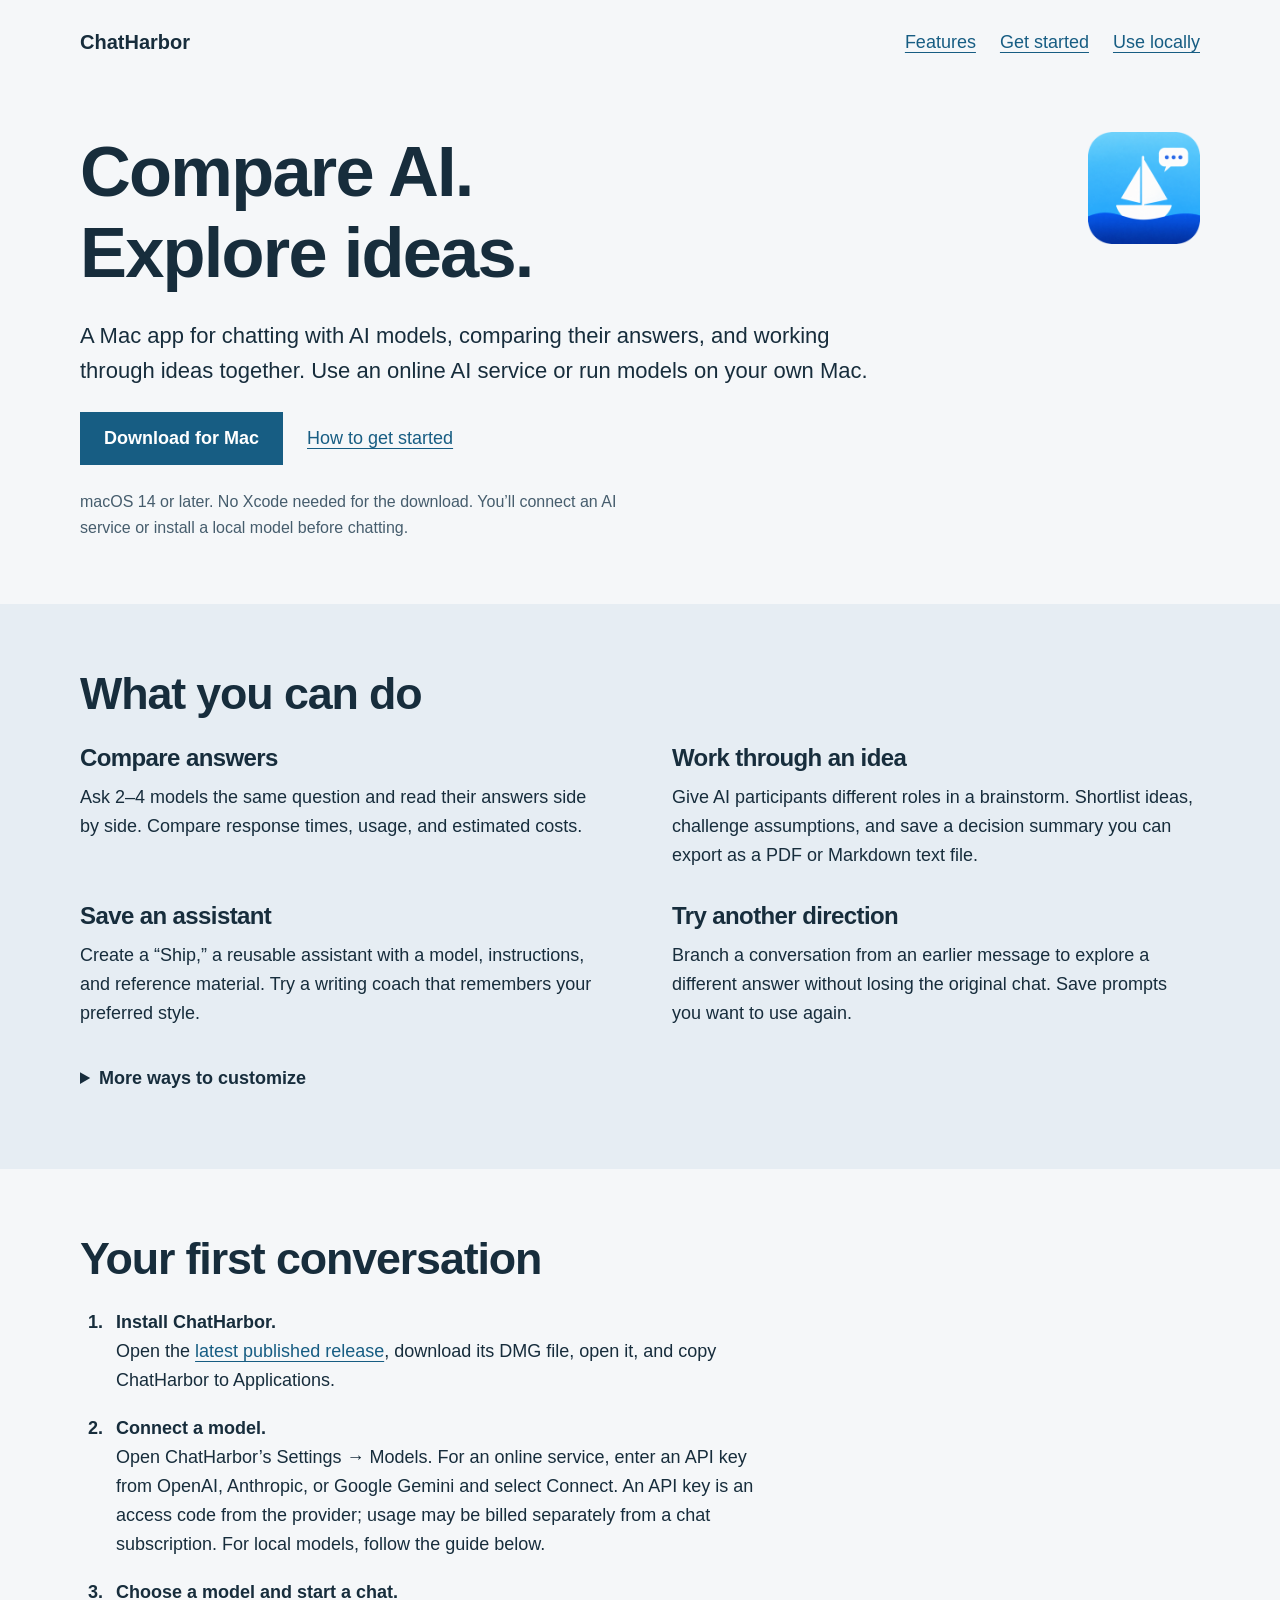
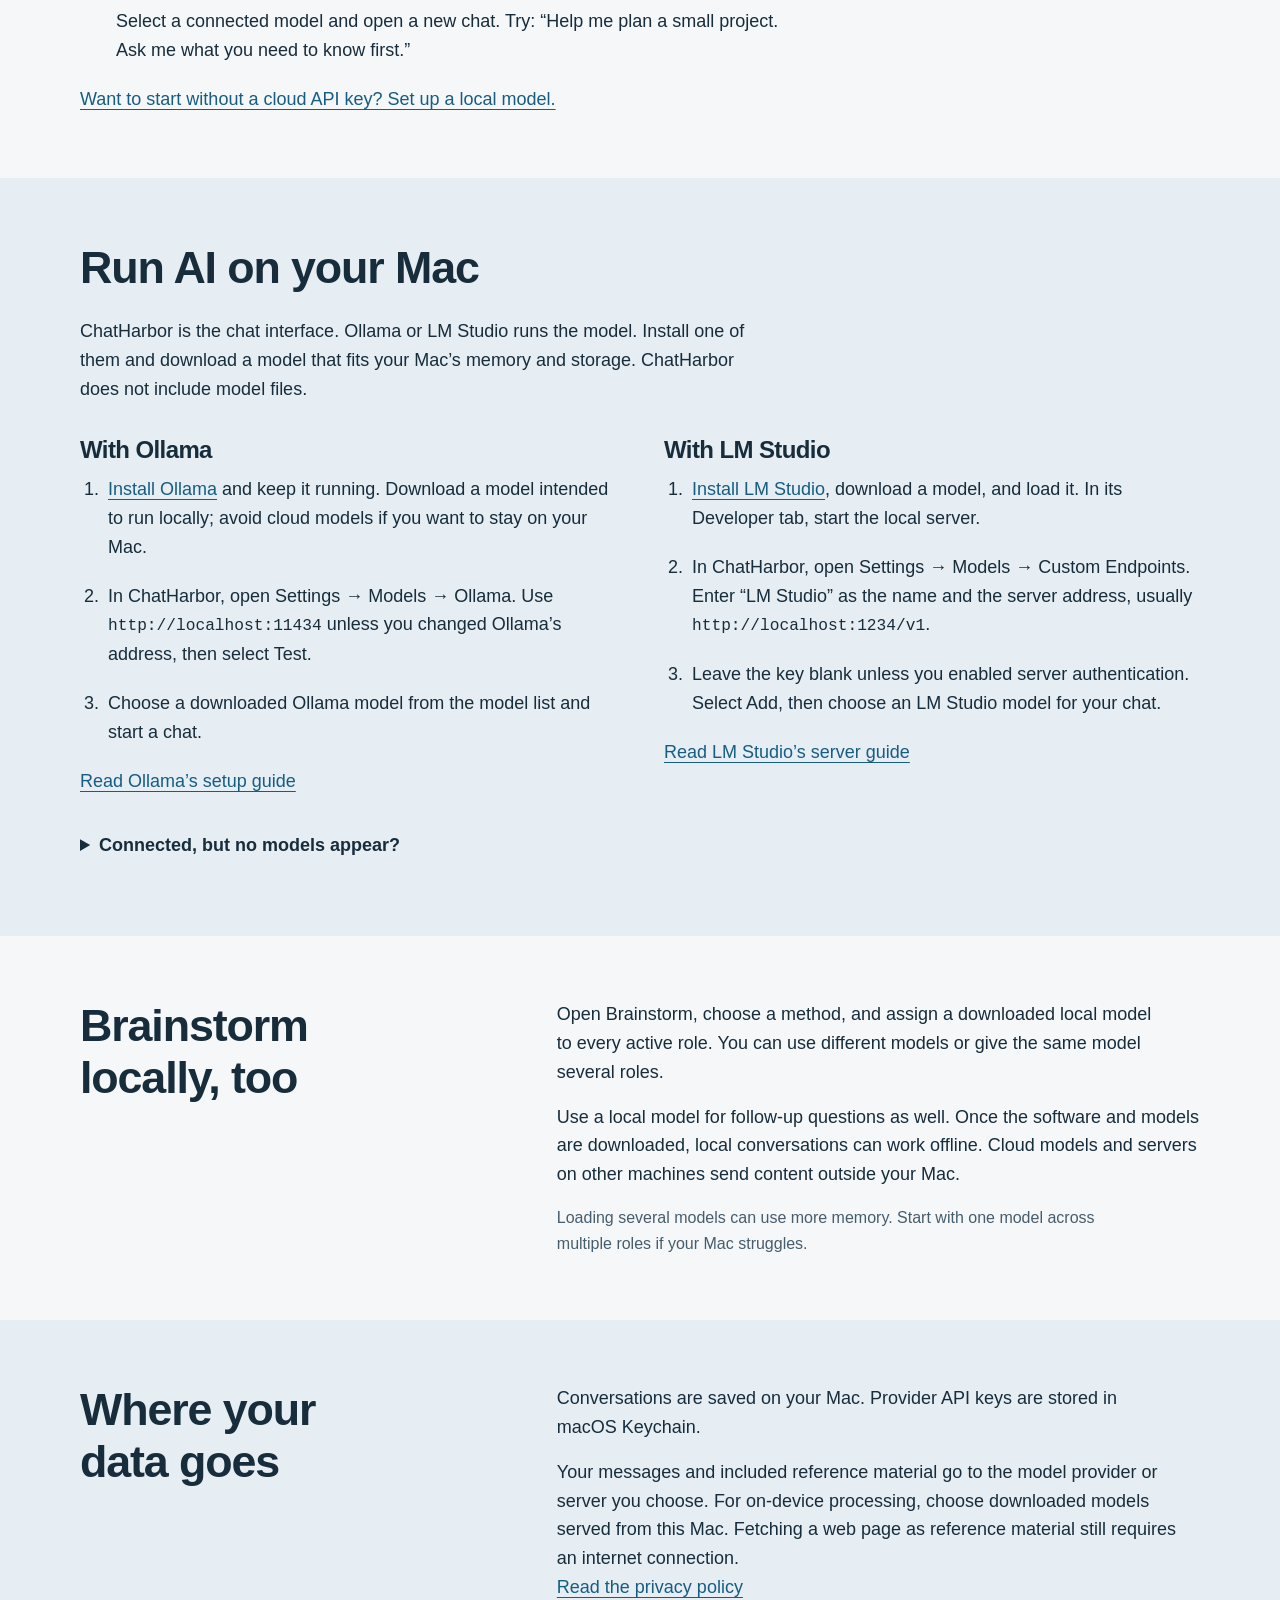
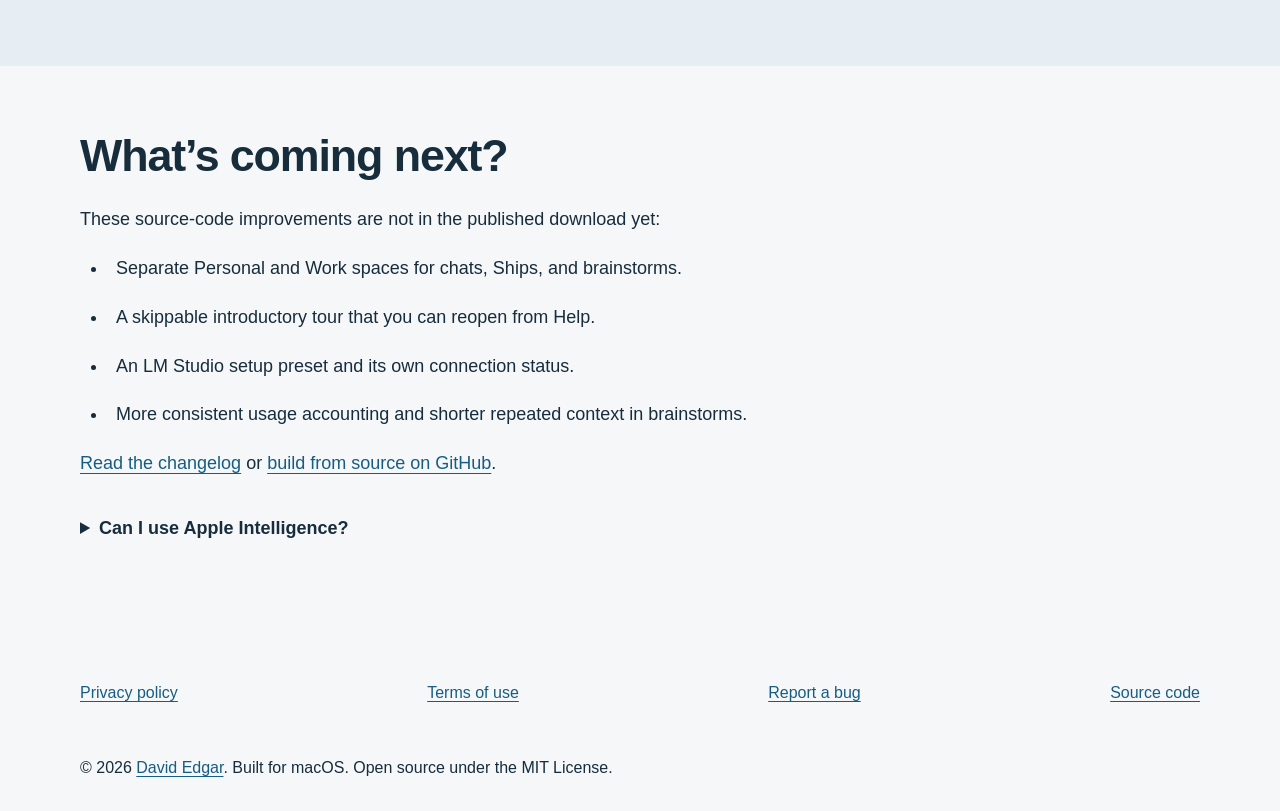
==== docs/index.html @ a4bf5153 "Update website to match simplified ChatHarbor branding" ====
<!DOCTYPE html>
<html lang="en">
<head>
    <meta charset="UTF-8">
    <meta name="viewport" content="width=device-width, initial-scale=1.0">
    <title>ChatHarbor — Compare AI models. Work through ideas.</title>
    <meta name="description" content="Compare AI answers and brainstorm in one Mac app. Learn how to get started with cloud providers or run local models using Ollama or LM Studio.">
    <link rel="icon" type="image/png" href="favicon.png">
    <link rel="canonical" href="https://chatharbor.app/">
    <meta property="og:title" content="ChatHarbor | Compare AI and work through ideas">
    <meta property="og:description" content="A Mac app for AI chat, comparisons, and brainstorming. Use cloud providers or run models locally with Ollama or LM Studio.">
    <meta property="og:url" content="https://chatharbor.app/">
    <style>
:root { color-scheme:light dark; --bg:#f5f7f9; --surface:#e6edf3; --text:#172d3c; --muted:#465d6d; --accent:#175d83; --button-text:#fff; }
@media(prefers-color-scheme:dark) { :root { --bg:#13232f; --surface:#1d3443; --text:#f0f5f8; --muted:#beced9; --accent:#9ed9fa; --button-text:#13232f; } }
* { box-sizing:border-box; margin:0; padding:0; }
html { scroll-behavior:smooth; scroll-padding-top:24px; }
body { font-family:-apple-system,BlinkMacSystemFont,"Segoe UI",sans-serif; font-size:18px; line-height:1.6; color:var(--text); background:var(--bg); }
a { color:var(--accent); text-underline-offset:.2em; }
a:hover { text-decoration-thickness:2px; }
a:focus-visible,summary:focus-visible { outline:3px solid var(--accent); outline-offset:5px; }
a:active { transform:translateY(1px); }
h1,h2,h3 { line-height:1.15; text-wrap:balance; letter-spacing:-.025em; }
p { text-wrap:pretty; max-width:65ch; }
p+p { margin-top:16px; }
.container { width:min(1120px,100% - 48px); margin-inline:auto; }
nav { display:flex; justify-content:space-between; align-items:center; flex-wrap:wrap; gap:12px 32px; padding:20px 0; }
nav strong { font-size:20px; }
nav div,.actions,.footer-links { display:flex; flex-wrap:wrap; gap:12px 24px; align-items:center; }
nav a,.actions a,.footer-links a { display:inline-flex; align-items:center; min-height:44px; }
.skip-link { position:absolute; top:-100px; left:24px; padding:12px; background:var(--bg); }
.skip-link:focus { top:12px; }
.hero { padding:48px 0 64px; display:grid; grid-template-columns:minmax(0,1fr) 112px; gap:24px 48px; }
.logo { grid-column:2; grid-row:1/3; width:112px; height:112px; }
h1 { font-size:clamp(2.5rem,5.5vw,4.5rem); max-width:16ch; }
.hero p { font-size:22px; }
.hero .actions,.hero .note { grid-column:1/-1; }
.button { padding:12px 24px; background:var(--accent); color:var(--button-text); text-decoration:none; font-weight:600; }
.note { font-size:16px!important; color:var(--muted); }
section { padding:64px 0; }
h2 { font-size:clamp(2rem,3.5vw,3rem); margin-bottom:24px; }
h3 { font-size:24px; margin-bottom:12px; }
.feature-list { display:grid; grid-template-columns:1fr 1fr; gap:32px 64px; }
.band { background:var(--surface); }
.steps { padding-left:28px; max-width:70ch; }
.steps li { padding-left:8px; margin:20px 0; }
.steps li::marker { font-weight:600; }
.steps strong { display:block; }
.paths { display:grid; grid-template-columns:1fr 1fr; gap:48px; margin-top:32px; }
.paths article { min-width:0; }
.paths ol { padding-left:24px; }
.paths li { margin-bottom:20px; padding-left:4px; }
code { font-size:.9em; overflow-wrap:anywhere; }
.local-intro { max-width:68ch; }
details { margin-top:24px; }
summary { cursor:pointer; padding:12px 0; min-height:44px; font-weight:600; }
details p { margin-top:16px; }
.split { display:grid; grid-template-columns:1fr 1.5fr; gap:48px; }
footer { padding:32px 0; font-size:16px; }
footer p { margin-top:20px; }
@media(max-width:760px) {
 .container { width:calc(100% - 40px); }
 .hero { grid-template-columns:1fr; padding:32px 0 40px; }
 .logo { grid-column:1; grid-row:1; width:72px; height:72px; }
 .hero p { font-size:20px; }
 .feature-list,.paths,.split { grid-template-columns:1fr; gap:32px; }
 section { padding:44px 0; }
 nav { font-size:16px; }
}
@media(prefers-reduced-motion:reduce) { html { scroll-behavior:auto; } }
</style>
</head>
<body>

<a class="skip-link" href="#main">Skip to content</a>
<nav class="container" aria-label="Main navigation"><strong>ChatHarbor</strong><div><a href="#features">Features</a><a href="#start">Get started</a><a href="#local">Use locally</a></div></nav>
<main id="main" tabindex="-1">
<header class="hero container">
            <img class="logo" src="chatharbor-icon.png" alt="" width="112" height="112">

<h1>Compare AI.<br>Explore ideas.</h1>
<p>A Mac app for chatting with AI models, comparing their answers, and working through ideas together. Use an online AI service or run models on your own Mac.</p>
<div class="actions"><a class="button" href="https://github.com/d-edgar/ChatHarbor/releases/latest">Download for Mac</a><a href="#start">How to get started</a></div>
<p class="note">macOS 14 or later. No Xcode needed for the download. You’ll connect an AI service or install a local model before chatting.</p>
</header>
<section id="features" class="band"><div class="container">
<h2>What you can do</h2>
<div class="feature-list">
<article><h3>Compare answers</h3><p>Ask 2–4 models the same question and read their answers side by side. Compare response times, usage, and estimated costs.</p></article>
<article><h3>Work through an idea</h3><p>Give AI participants different roles in a brainstorm. Shortlist ideas, challenge assumptions, and save a decision summary you can export as a PDF or Markdown text file.</p></article>
<article><h3>Save an assistant</h3><p>Create a “Ship,” a reusable assistant with a model, instructions, and reference material. Try a writing coach that remembers your preferred style.</p></article>
<article><h3>Try another direction</h3><p>Branch a conversation from an earlier message to explore a different answer without losing the original chat. Save prompts you want to use again.</p></article>
</div>
<details><summary>More ways to customize</summary><p>Choose a brainstorming method such as Six Thinking Hats or assign your own roles. Inspect the instructions and generation settings sent to a model, reuse prompt templates, and choose a light or dark theme.</p><p>Available settings vary by provider. Usage and cost figures are estimates, not billing totals; unavailable prices are labeled.</p></details>
</div></section>
<section id="start" class="container">
<h2>Your first conversation</h2>
<ol class="steps">
<li><strong>Install ChatHarbor.</strong> Open the <a href="https://github.com/d-edgar/ChatHarbor/releases/latest">latest published release</a>, download its DMG file, open it, and copy ChatHarbor to Applications.</li>
<li><strong>Connect a model.</strong> Open ChatHarbor’s Settings → Models. For an online service, enter an API key from OpenAI, Anthropic, or Google Gemini and select Connect. An API key is an access code from the provider; usage may be billed separately from a chat subscription. For local models, follow the guide below.</li>
<li><strong>Choose a model and start a chat.</strong> Select a connected model and open a new chat. Try: “Help me plan a small project. Ask me what you need to know first.”</li>
</ol>
<p><a href="#local">Want to start without a cloud API key? Set up a local model.</a></p>
</section>
<section id="local" class="band"><div class="container">
<h2>Run AI on your Mac</h2>
<p class="local-intro">ChatHarbor is the chat interface. Ollama or LM Studio runs the model. Install one of them and download a model that fits your Mac’s memory and storage. ChatHarbor does not include model files.</p>
<div class="paths">
<article><h3>With Ollama</h3><ol>
<li><a href="https://ollama.com/download">Install Ollama</a> and keep it running. Download a model intended to run locally; avoid cloud models if you want to stay on your Mac.</li>
<li>In ChatHarbor, open Settings → Models → Ollama. Use <code>http://localhost:11434</code> unless you changed Ollama’s address, then select Test.</li>
<li>Choose a downloaded Ollama model from the model list and start a chat.</li>
</ol><a href="https://docs.ollama.com/quickstart">Read Ollama’s setup guide</a></article>
<article><h3>With LM Studio</h3><ol>
<li><a href="https://lmstudio.ai/download">Install LM Studio</a>, download a model, and load it. In its Developer tab, start the local server.</li>
<li>In ChatHarbor, open Settings → Models → Custom Endpoints. Enter “LM Studio” as the name and the server address, usually <code>http://localhost:1234/v1</code>.</li>
<li>Leave the key blank unless you enabled server authentication. Select Add, then choose an LM Studio model for your chat.</li>
</ol><a href="https://lmstudio.ai/docs/developer/core/server">Read LM Studio’s server guide</a></article>
</div>
<details><summary>Connected, but no models appear?</summary><p>Check that Ollama or LM Studio is still running and that a model has finished downloading. For LM Studio, load the model and start its server. Match ChatHarbor’s address and authentication settings to the server, then reconnect.</p></details>
</div></section>
<section class="container split"><h2>Brainstorm locally, too</h2><div>
<p>Open Brainstorm, choose a method, and assign a downloaded local model to every active role. You can use different models or give the same model several roles.</p>
<p>Use a local model for follow-up questions as well. Once the software and models are downloaded, local conversations can work offline. Cloud models and servers on other machines send content outside your Mac.</p>
<p class="note">Loading several models can use more memory. Start with one model across multiple roles if your Mac struggles.</p>
</div></section>
<section class="band"><div class="container split"><h2>Where your data goes</h2><div>
<p>Conversations are saved on your Mac. Provider API keys are stored in macOS Keychain.</p>
<p>Your messages and included reference material go to the model provider or server you choose. For on-device processing, choose downloaded models served from this Mac. Fetching a web page as reference material still requires an internet connection.</p>
<a href="privacy.html">Read the privacy policy</a>
</div></div></section>
<section id="coming-next" class="container">
<h2>What’s coming next?</h2>
<p>These source-code improvements are not in the published download yet:</p>
<ul class="steps"><li>Separate Personal and Work spaces for chats, Ships, and brainstorms.</li><li>A skippable introductory tour that you can reopen from Help.</li><li>An LM Studio setup preset and its own connection status.</li><li>More consistent usage accounting and shorter repeated context in brainstorms.</li></ul>
<p><a href="https://github.com/d-edgar/ChatHarbor/blob/main/CHANGELOG.md">Read the changelog</a> or <a href="https://github.com/d-edgar/ChatHarbor">build from source on GitHub</a>.</p>
<details><summary>Can I use Apple Intelligence?</summary><p>Apple Intelligence is available in source builds made with Xcode 26 or later, on compatible Apple Silicon Macs with macOS 26 or later and Apple Intelligence enabled. It is not included in the current published download.</p></details>
</section>
</main>
<footer class="container"><nav class="footer-links" aria-label="Footer"><a href="privacy.html">Privacy policy</a><a href="terms.html">Terms of use</a><a href="bug-report.html">Report a bug</a><a href="https://github.com/d-edgar/ChatHarbor">Source code</a></nav><p>© 2026 <a href="https://dedgar.de">David Edgar</a>. Built for macOS. Open source under the MIT License.</p></footer>
<script data-goatcounter="https://chatharbor.goatcounter.com/count" async src="https://gc.zgo.at/count.js"></script>
</body>
</html>
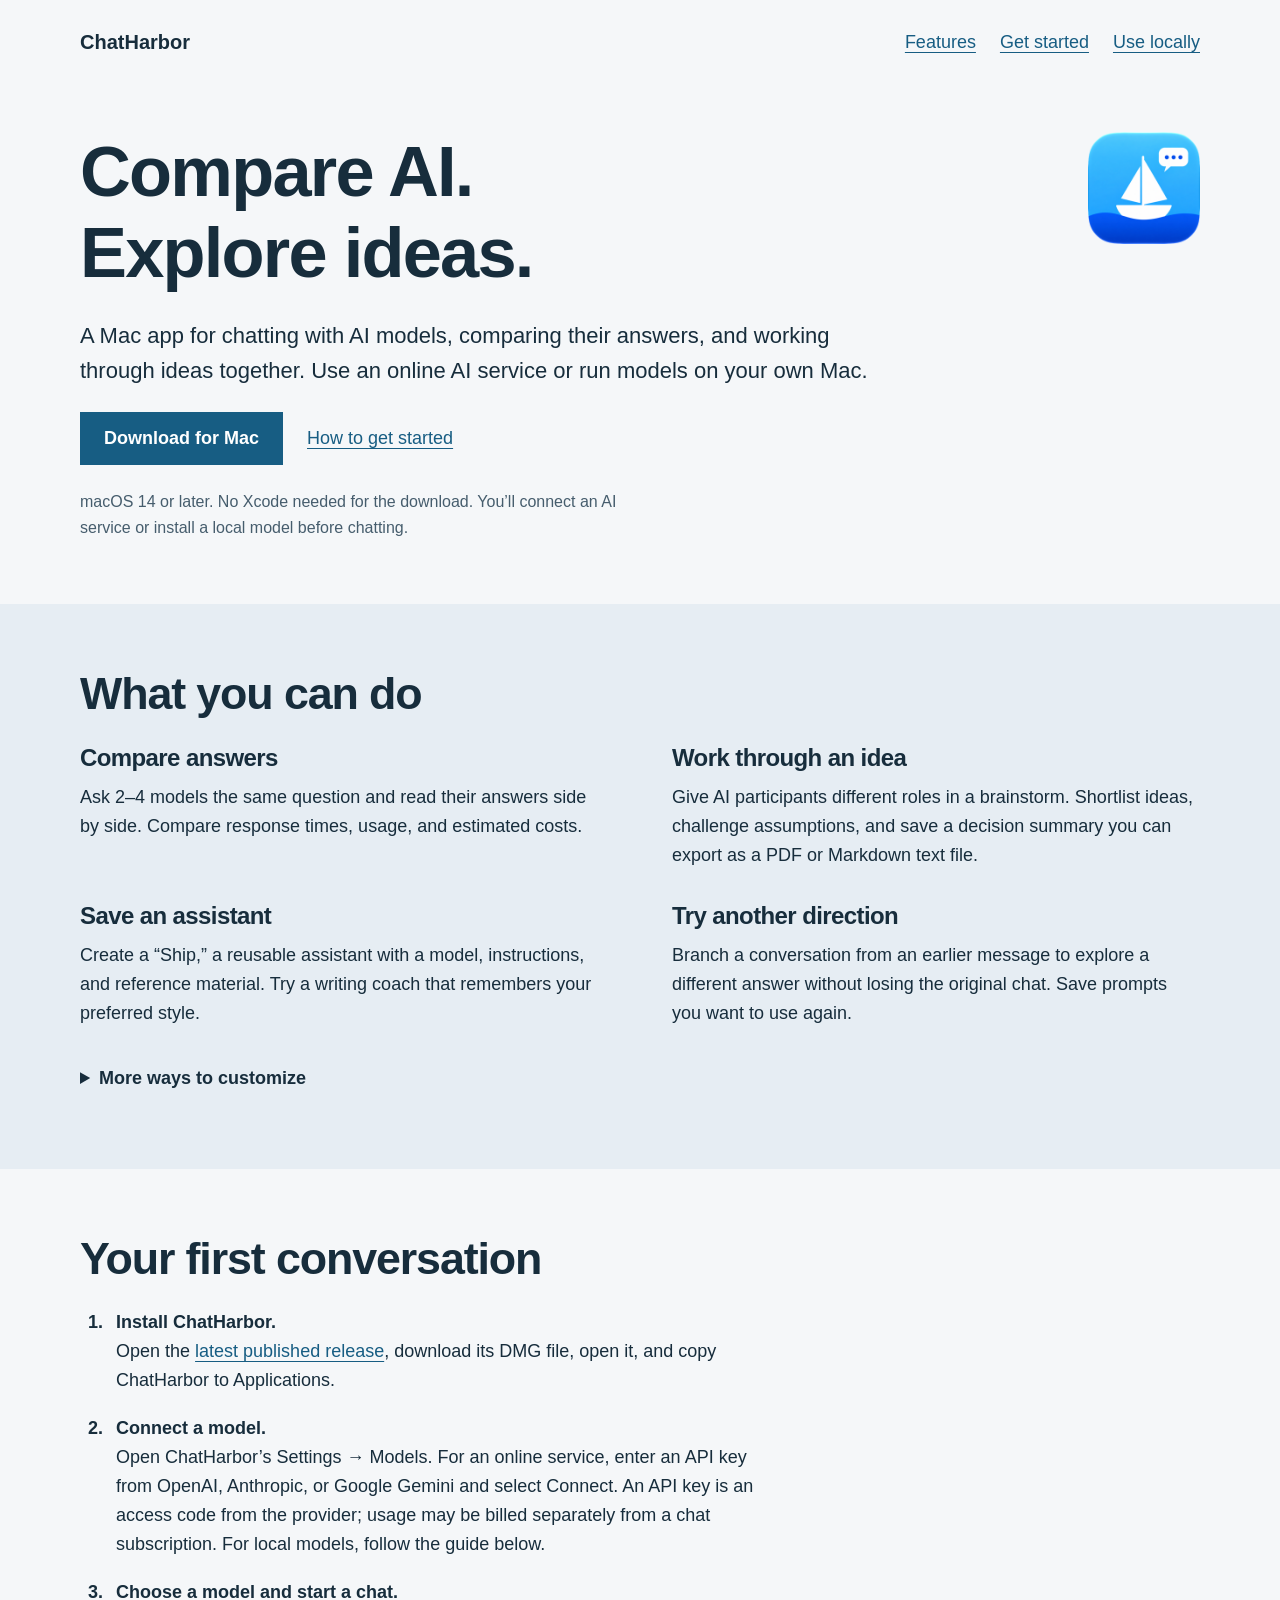
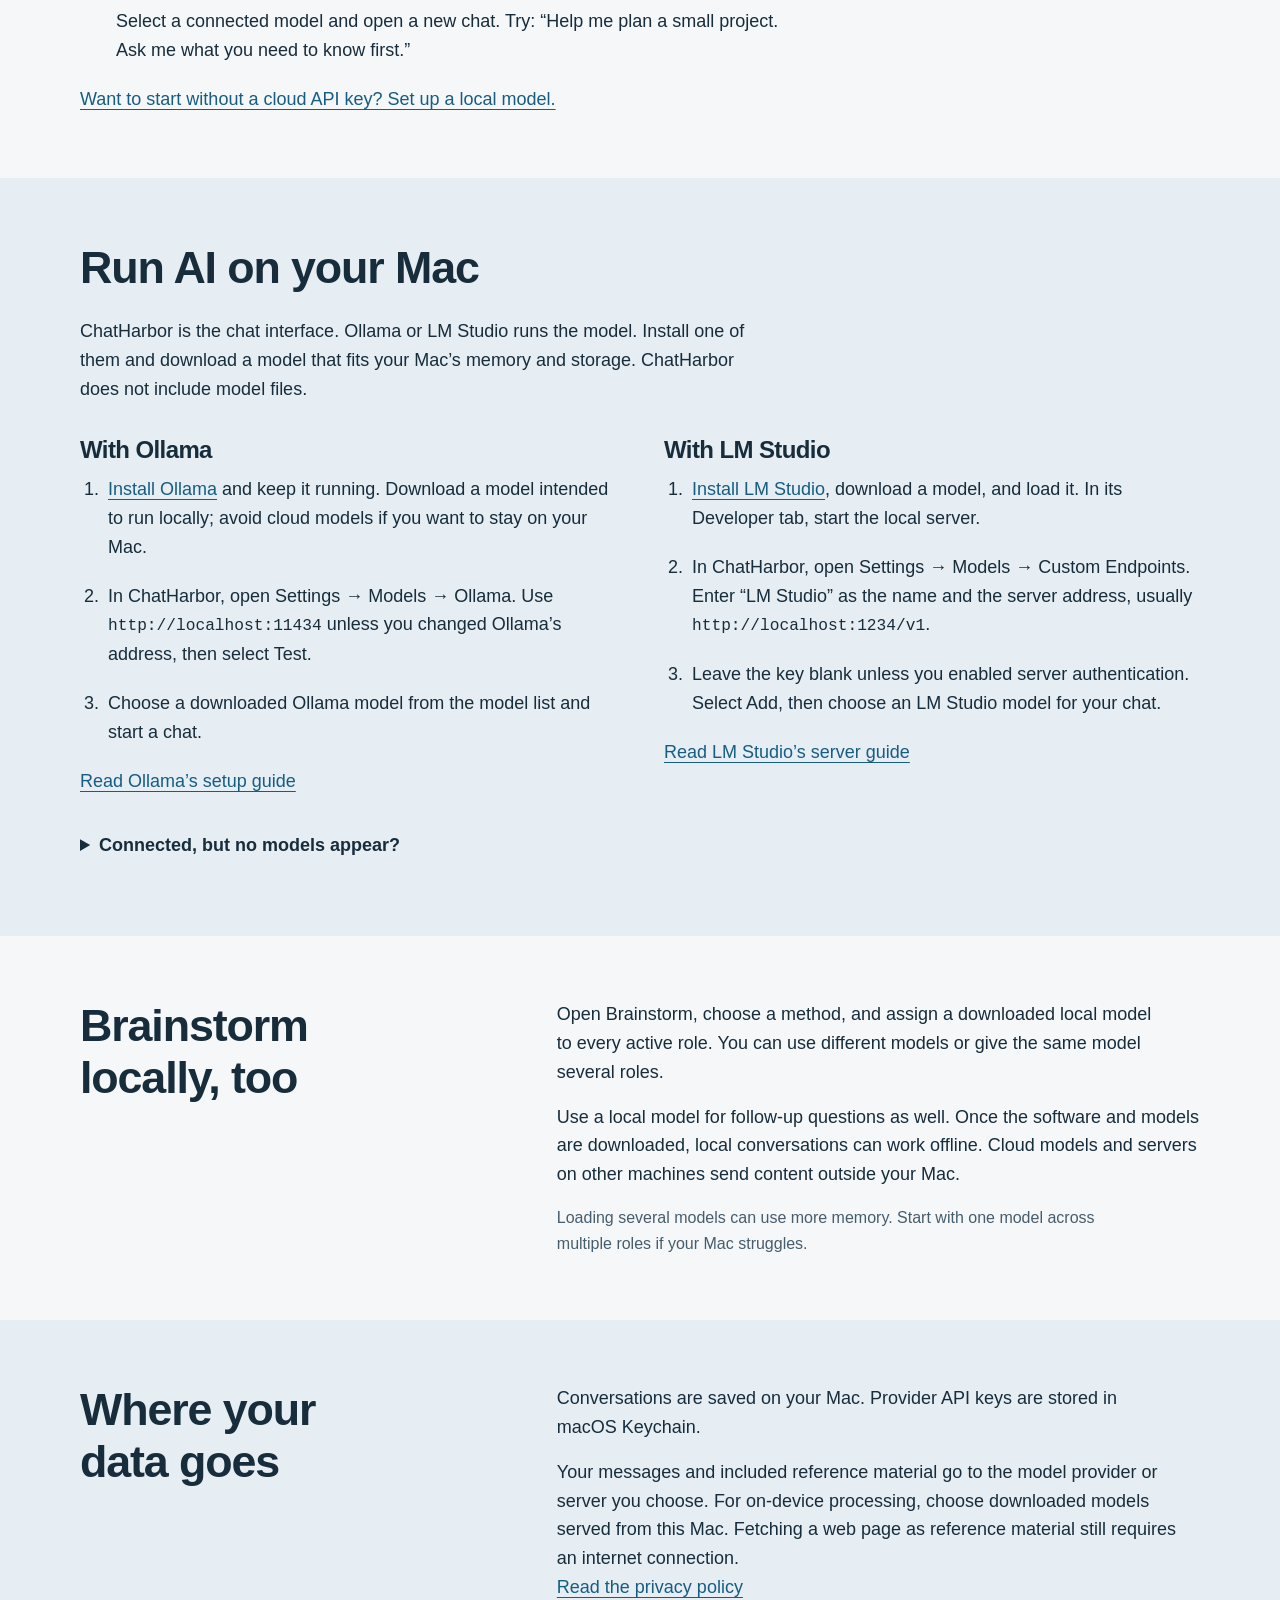
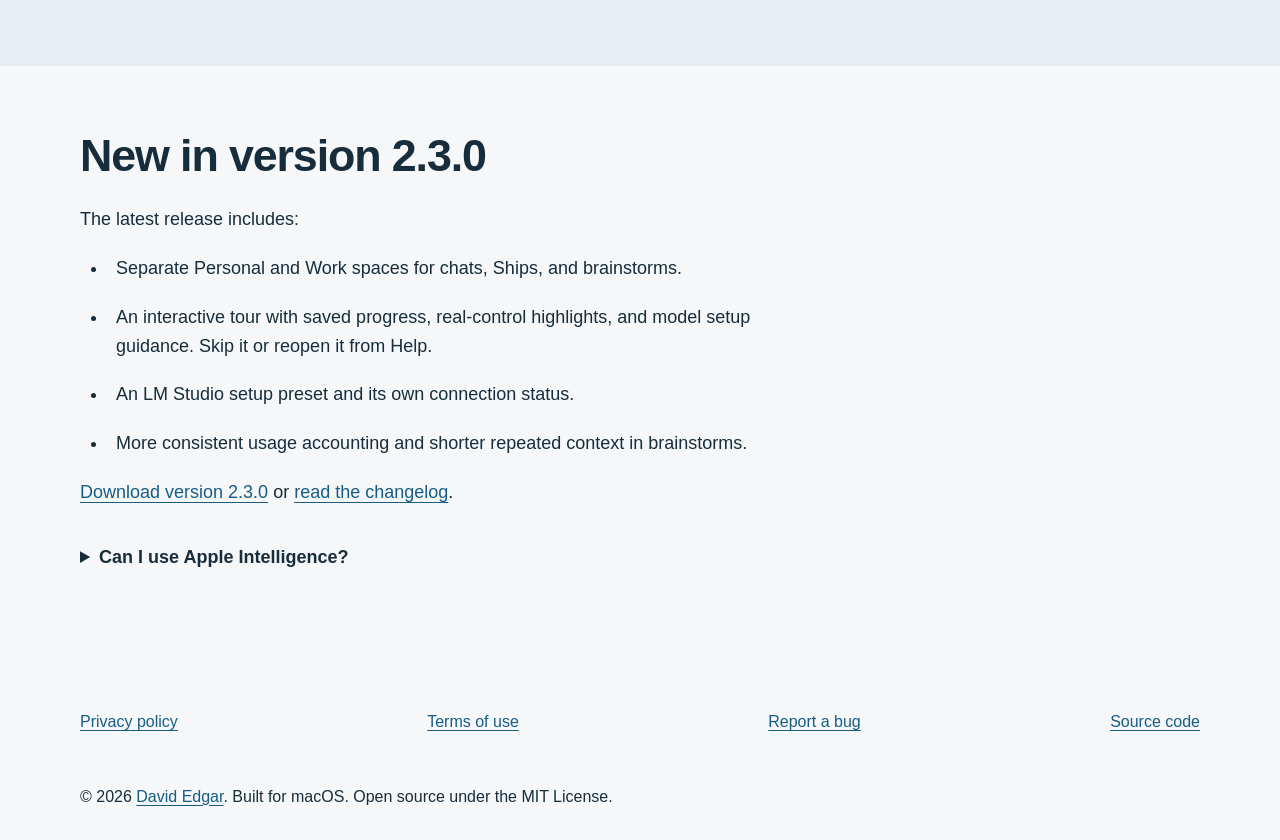
==== commit 2f19ba09: "Show v2.3.0 features as released on the website" ====
--- a/docs/index.html
+++ b/docs/index.html
@@ -130,10 +130,10 @@
 <a href="privacy.html">Read the privacy policy</a>
 </div></div></section>
 <section id="coming-next" class="container">
-<h2>What’s coming next?</h2>
-<p>These source-code improvements are not in the published download yet:</p>
-<ul class="steps"><li>Separate Personal and Work spaces for chats, Ships, and brainstorms.</li><li>A skippable introductory tour that you can reopen from Help.</li><li>An LM Studio setup preset and its own connection status.</li><li>More consistent usage accounting and shorter repeated context in brainstorms.</li></ul>
-<p><a href="https://github.com/d-edgar/ChatHarbor/blob/main/CHANGELOG.md">Read the changelog</a> or <a href="https://github.com/d-edgar/ChatHarbor">build from source on GitHub</a>.</p>
+<h2>New in version 2.3.0</h2>
+<p>The latest release includes:</p>
+<ul class="steps"><li>Separate Personal and Work spaces for chats, Ships, and brainstorms.</li><li>An interactive tour with saved progress, real-control highlights, and model setup guidance. Skip it or reopen it from Help.</li><li>An LM Studio setup preset and its own connection status.</li><li>More consistent usage accounting and shorter repeated context in brainstorms.</li></ul>
+<p><a href="https://github.com/d-edgar/ChatHarbor/releases/tag/v2.3.0">Download version 2.3.0</a> or <a href="https://github.com/d-edgar/ChatHarbor/blob/main/CHANGELOG.md">read the changelog</a>.</p>
 <details><summary>Can I use Apple Intelligence?</summary><p>Apple Intelligence is available in source builds made with Xcode 26 or later, on compatible Apple Silicon Macs with macOS 26 or later and Apple Intelligence enabled. It is not included in the current published download.</p></details>
 </section>
 </main>
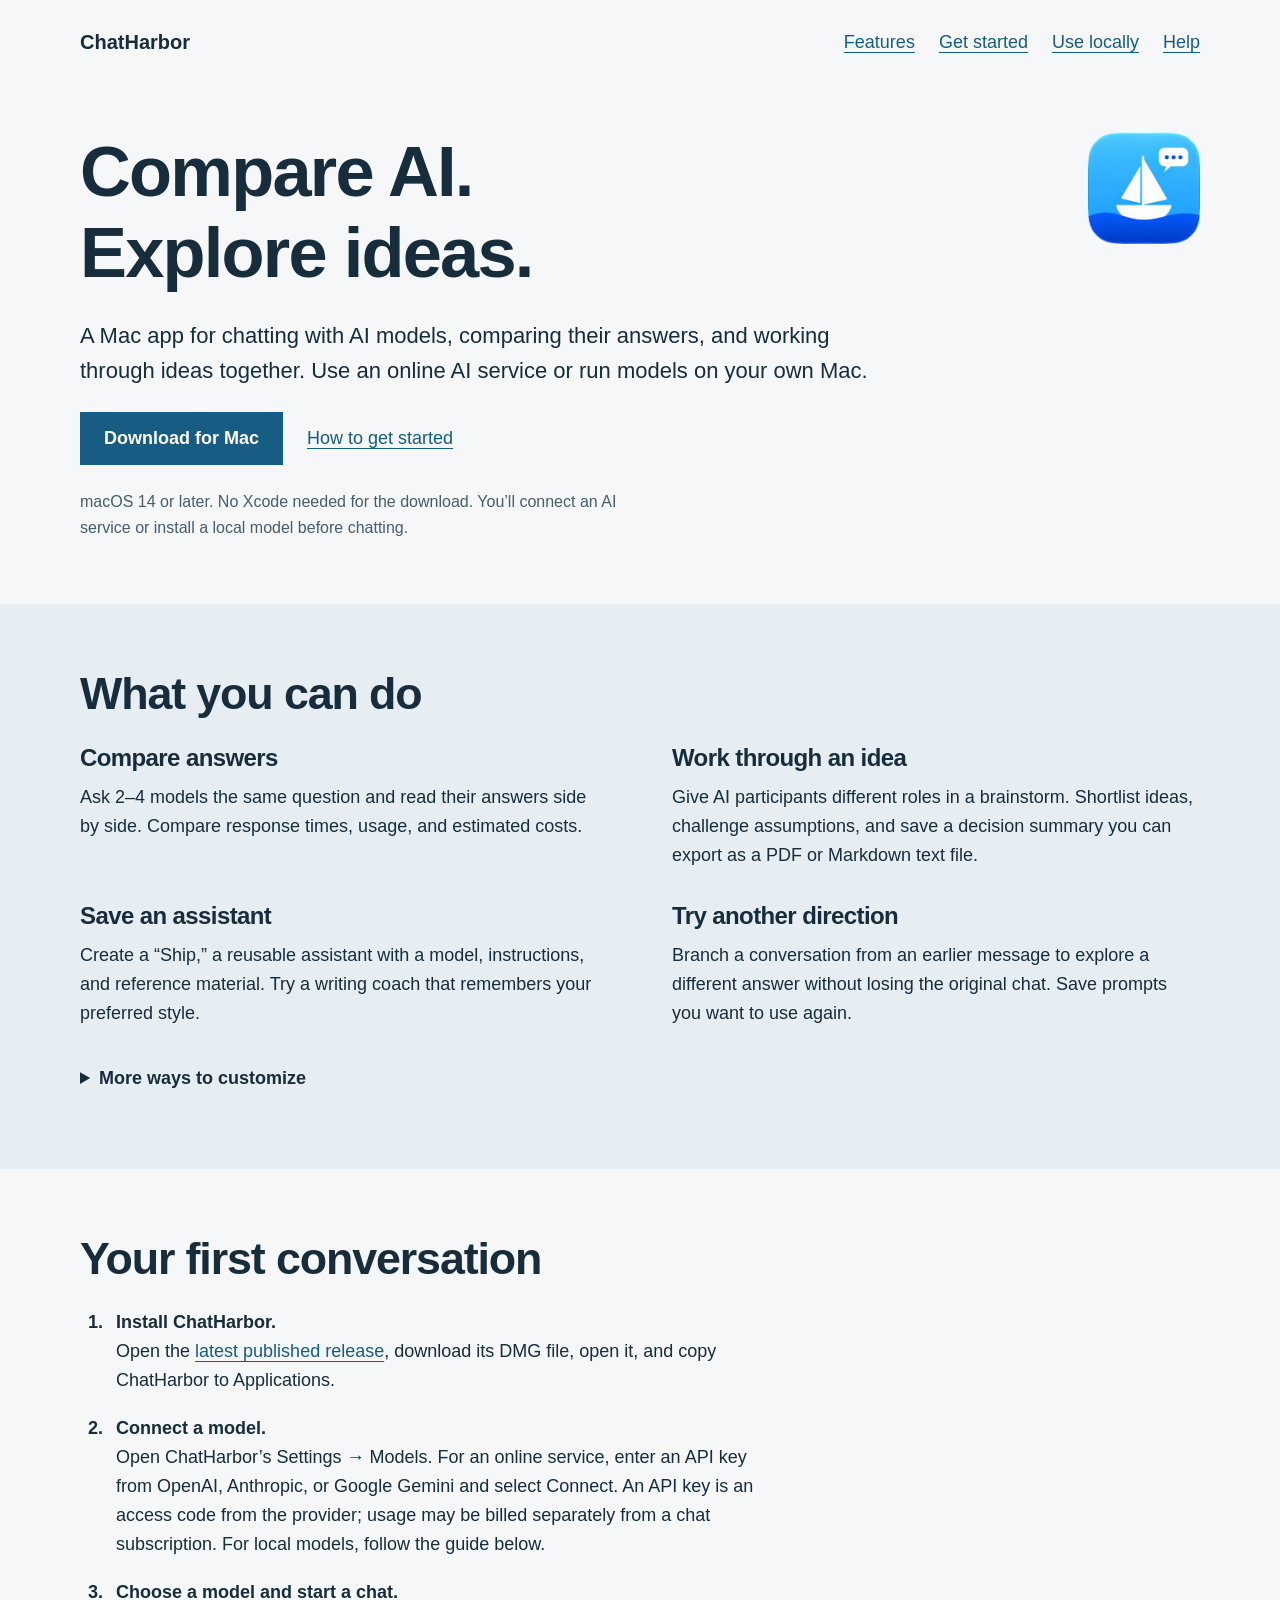
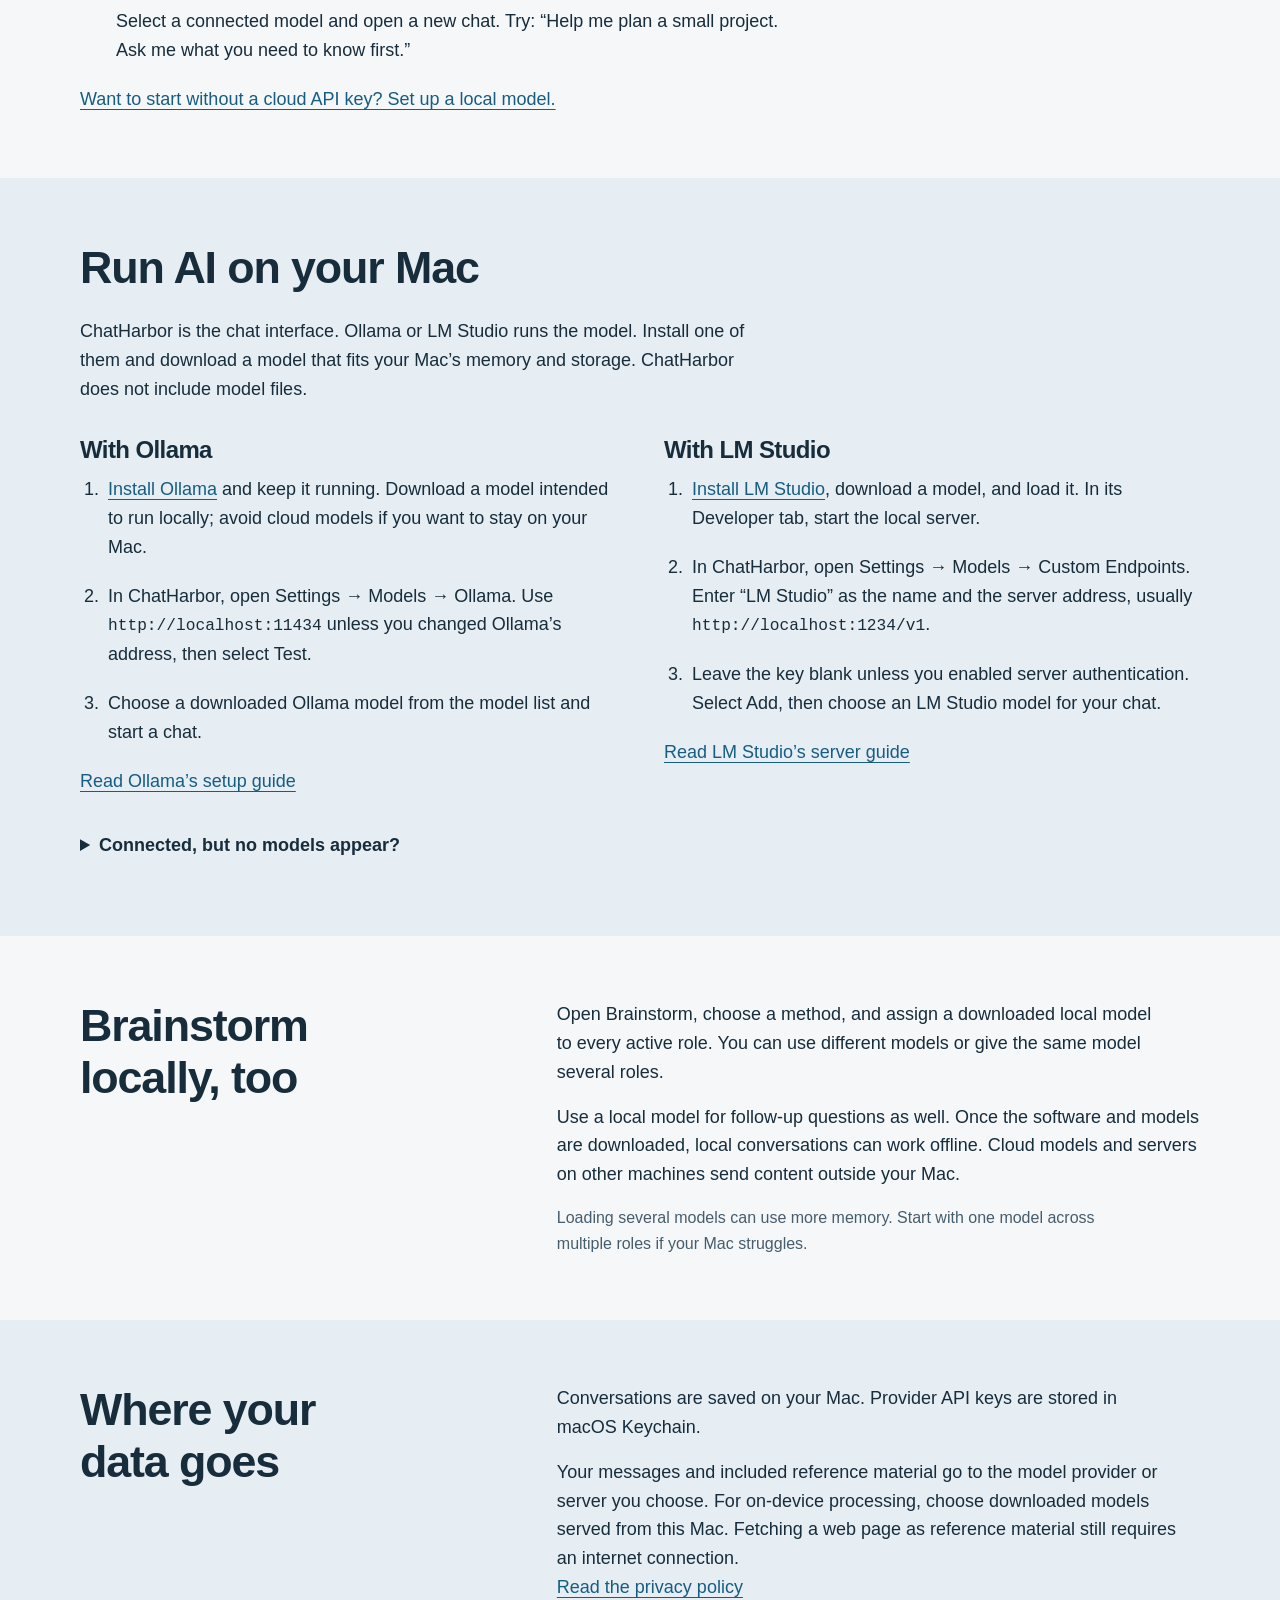
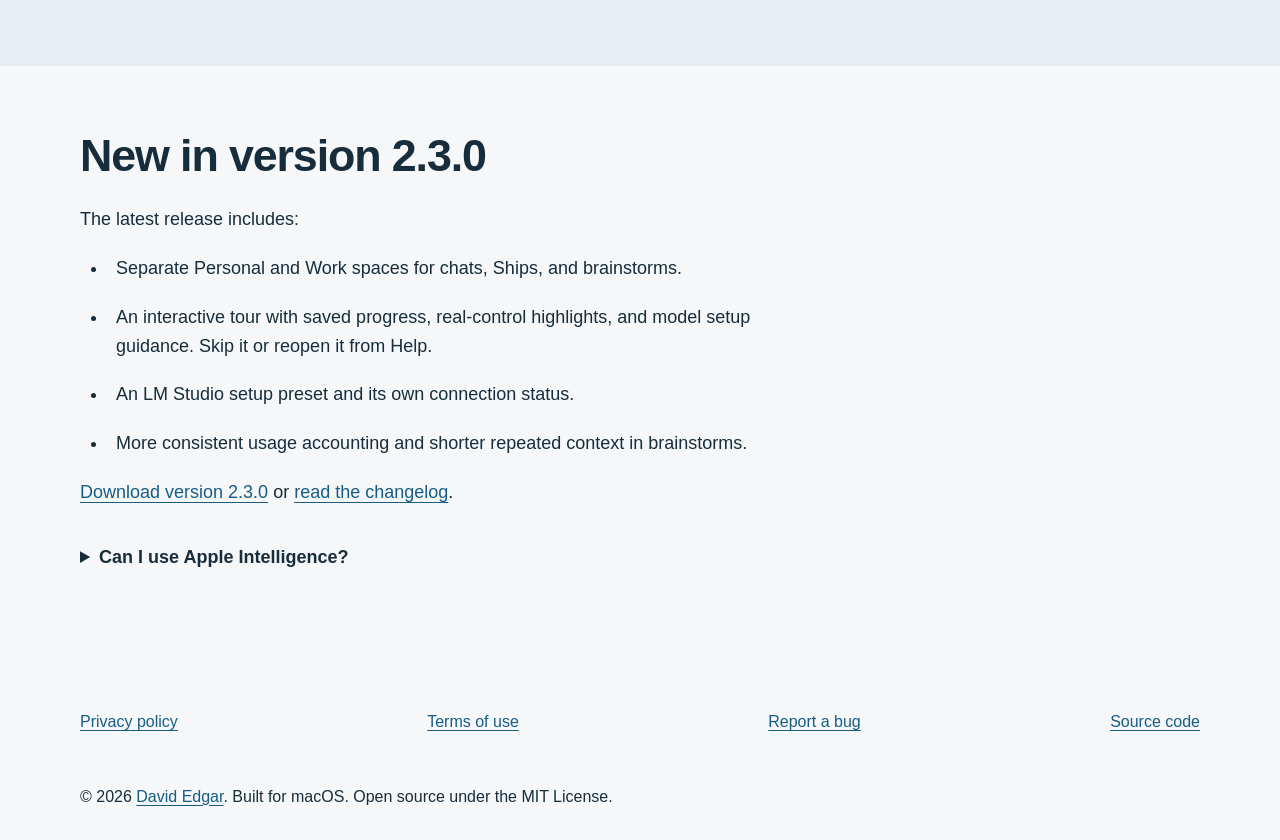
==== commit decf296c: "Separate local server setup and add searchable knowledge base" ====
--- a/docs/index.html
+++ b/docs/index.html
@@ -10,70 +10,12 @@
     <meta property="og:title" content="ChatHarbor | Compare AI and work through ideas">
     <meta property="og:description" content="A Mac app for AI chat, comparisons, and brainstorming. Use cloud providers or run models locally with Ollama or LM Studio.">
     <meta property="og:url" content="https://chatharbor.app/">
-    <style>
-:root { color-scheme:light dark; --bg:#f5f7f9; --surface:#e6edf3; --text:#172d3c; --muted:#465d6d; --accent:#175d83; --button-text:#fff; }
-@media(prefers-color-scheme:dark) { :root { --bg:#13232f; --surface:#1d3443; --text:#f0f5f8; --muted:#beced9; --accent:#9ed9fa; --button-text:#13232f; } }
-* { box-sizing:border-box; margin:0; padding:0; }
-html { scroll-behavior:smooth; scroll-padding-top:24px; }
-body { font-family:-apple-system,BlinkMacSystemFont,"Segoe UI",sans-serif; font-size:18px; line-height:1.6; color:var(--text); background:var(--bg); }
-a { color:var(--accent); text-underline-offset:.2em; }
-a:hover { text-decoration-thickness:2px; }
-a:focus-visible,summary:focus-visible { outline:3px solid var(--accent); outline-offset:5px; }
-a:active { transform:translateY(1px); }
-h1,h2,h3 { line-height:1.15; text-wrap:balance; letter-spacing:-.025em; }
-p { text-wrap:pretty; max-width:65ch; }
-p+p { margin-top:16px; }
-.container { width:min(1120px,100% - 48px); margin-inline:auto; }
-nav { display:flex; justify-content:space-between; align-items:center; flex-wrap:wrap; gap:12px 32px; padding:20px 0; }
-nav strong { font-size:20px; }
-nav div,.actions,.footer-links { display:flex; flex-wrap:wrap; gap:12px 24px; align-items:center; }
-nav a,.actions a,.footer-links a { display:inline-flex; align-items:center; min-height:44px; }
-.skip-link { position:absolute; top:-100px; left:24px; padding:12px; background:var(--bg); }
-.skip-link:focus { top:12px; }
-.hero { padding:48px 0 64px; display:grid; grid-template-columns:minmax(0,1fr) 112px; gap:24px 48px; }
-.logo { grid-column:2; grid-row:1/3; width:112px; height:112px; }
-h1 { font-size:clamp(2.5rem,5.5vw,4.5rem); max-width:16ch; }
-.hero p { font-size:22px; }
-.hero .actions,.hero .note { grid-column:1/-1; }
-.button { padding:12px 24px; background:var(--accent); color:var(--button-text); text-decoration:none; font-weight:600; }
-.note { font-size:16px!important; color:var(--muted); }
-section { padding:64px 0; }
-h2 { font-size:clamp(2rem,3.5vw,3rem); margin-bottom:24px; }
-h3 { font-size:24px; margin-bottom:12px; }
-.feature-list { display:grid; grid-template-columns:1fr 1fr; gap:32px 64px; }
-.band { background:var(--surface); }
-.steps { padding-left:28px; max-width:70ch; }
-.steps li { padding-left:8px; margin:20px 0; }
-.steps li::marker { font-weight:600; }
-.steps strong { display:block; }
-.paths { display:grid; grid-template-columns:1fr 1fr; gap:48px; margin-top:32px; }
-.paths article { min-width:0; }
-.paths ol { padding-left:24px; }
-.paths li { margin-bottom:20px; padding-left:4px; }
-code { font-size:.9em; overflow-wrap:anywhere; }
-.local-intro { max-width:68ch; }
-details { margin-top:24px; }
-summary { cursor:pointer; padding:12px 0; min-height:44px; font-weight:600; }
-details p { margin-top:16px; }
-.split { display:grid; grid-template-columns:1fr 1.5fr; gap:48px; }
-footer { padding:32px 0; font-size:16px; }
-footer p { margin-top:20px; }
-@media(max-width:760px) {
- .container { width:calc(100% - 40px); }
- .hero { grid-template-columns:1fr; padding:32px 0 40px; }
- .logo { grid-column:1; grid-row:1; width:72px; height:72px; }
- .hero p { font-size:20px; }
- .feature-list,.paths,.split { grid-template-columns:1fr; gap:32px; }
- section { padding:44px 0; }
- nav { font-size:16px; }
-}
-@media(prefers-reduced-motion:reduce) { html { scroll-behavior:auto; } }
-</style>
+    <link rel="stylesheet" href="site.css">
 </head>
 <body>
 
 <a class="skip-link" href="#main">Skip to content</a>
-<nav class="container" aria-label="Main navigation"><strong>ChatHarbor</strong><div><a href="#features">Features</a><a href="#start">Get started</a><a href="#local">Use locally</a></div></nav>
+<nav class="container" aria-label="Main navigation"><strong>ChatHarbor</strong><div><a href="#features">Features</a><a href="#start">Get started</a><a href="#local">Use locally</a><a href="help/">Help</a></div></nav>
 <main id="main" tabindex="-1">
 <header class="hero container">
             <img class="logo" src="chatharbor-icon.png" alt="" width="112" height="112">
--- a/docs/site.css
+++ b/docs/site.css
@@ -0,0 +1,57 @@
+:root { color-scheme:light dark; --bg:#f5f7f9; --surface:#e6edf3; --text:#172d3c; --muted:#465d6d; --accent:#175d83; --button-text:#fff; }
+@media(prefers-color-scheme:dark) { :root { --bg:#13232f; --surface:#1d3443; --text:#f0f5f8; --muted:#beced9; --accent:#9ed9fa; --button-text:#13232f; } }
+* { box-sizing:border-box; margin:0; padding:0; }
+html { scroll-behavior:smooth; scroll-padding-top:24px; }
+body { font-family:-apple-system,BlinkMacSystemFont,"Segoe UI",sans-serif; font-size:18px; line-height:1.6; color:var(--text); background:var(--bg); }
+a { color:var(--accent); text-underline-offset:.2em; }
+a:hover { text-decoration-thickness:2px; }
+a:focus-visible,summary:focus-visible { outline:3px solid var(--accent); outline-offset:5px; }
+a:active { transform:translateY(1px); }
+h1,h2,h3 { line-height:1.15; text-wrap:balance; letter-spacing:-.025em; }
+p { text-wrap:pretty; max-width:65ch; }
+p+p { margin-top:16px; }
+.container { width:min(1120px,100% - 48px); margin-inline:auto; }
+nav { display:flex; justify-content:space-between; align-items:center; flex-wrap:wrap; gap:12px 32px; padding:20px 0; }
+nav strong { font-size:20px; }
+nav div,.actions,.footer-links { display:flex; flex-wrap:wrap; gap:12px 24px; align-items:center; }
+nav a,.actions a,.footer-links a { display:inline-flex; align-items:center; min-height:44px; }
+.skip-link { position:absolute; top:-100px; left:24px; padding:12px; background:var(--bg); }
+.skip-link:focus { top:12px; }
+.hero { padding:48px 0 64px; display:grid; grid-template-columns:minmax(0,1fr) 112px; gap:24px 48px; }
+.logo { grid-column:2; grid-row:1/3; width:112px; height:112px; }
+h1 { font-size:clamp(2.5rem,5.5vw,4.5rem); max-width:16ch; }
+.hero p { font-size:22px; }
+.hero .actions,.hero .note { grid-column:1/-1; }
+.button { padding:12px 24px; background:var(--accent); color:var(--button-text); text-decoration:none; font-weight:600; }
+.note { font-size:16px!important; color:var(--muted); }
+section { padding:64px 0; }
+h2 { font-size:clamp(2rem,3.5vw,3rem); margin-bottom:24px; }
+h3 { font-size:24px; margin-bottom:12px; }
+.feature-list { display:grid; grid-template-columns:1fr 1fr; gap:32px 64px; }
+.band { background:var(--surface); }
+.steps { padding-left:28px; max-width:70ch; }
+.steps li { padding-left:8px; margin:20px 0; }
+.steps li::marker { font-weight:600; }
+.steps strong { display:block; }
+.paths { display:grid; grid-template-columns:1fr 1fr; gap:48px; margin-top:32px; }
+.paths article { min-width:0; }
+.paths ol { padding-left:24px; }
+.paths li { margin-bottom:20px; padding-left:4px; }
+code { font-size:.9em; overflow-wrap:anywhere; }
+.local-intro { max-width:68ch; }
+details { margin-top:24px; }
+summary { cursor:pointer; padding:12px 0; min-height:44px; font-weight:600; }
+details p { margin-top:16px; }
+.split { display:grid; grid-template-columns:1fr 1.5fr; gap:48px; }
+footer { padding:32px 0; font-size:16px; }
+footer p { margin-top:20px; }
+@media(max-width:760px) {
+ .container { width:calc(100% - 40px); }
+ .hero { grid-template-columns:1fr; padding:32px 0 40px; }
+ .logo { grid-column:1; grid-row:1; width:72px; height:72px; }
+ .hero p { font-size:20px; }
+ .feature-list,.paths,.split { grid-template-columns:1fr; gap:32px; }
+ section { padding:44px 0; }
+ nav { font-size:16px; }
+}
+@media(prefers-reduced-motion:reduce) { html { scroll-behavior:auto; } }
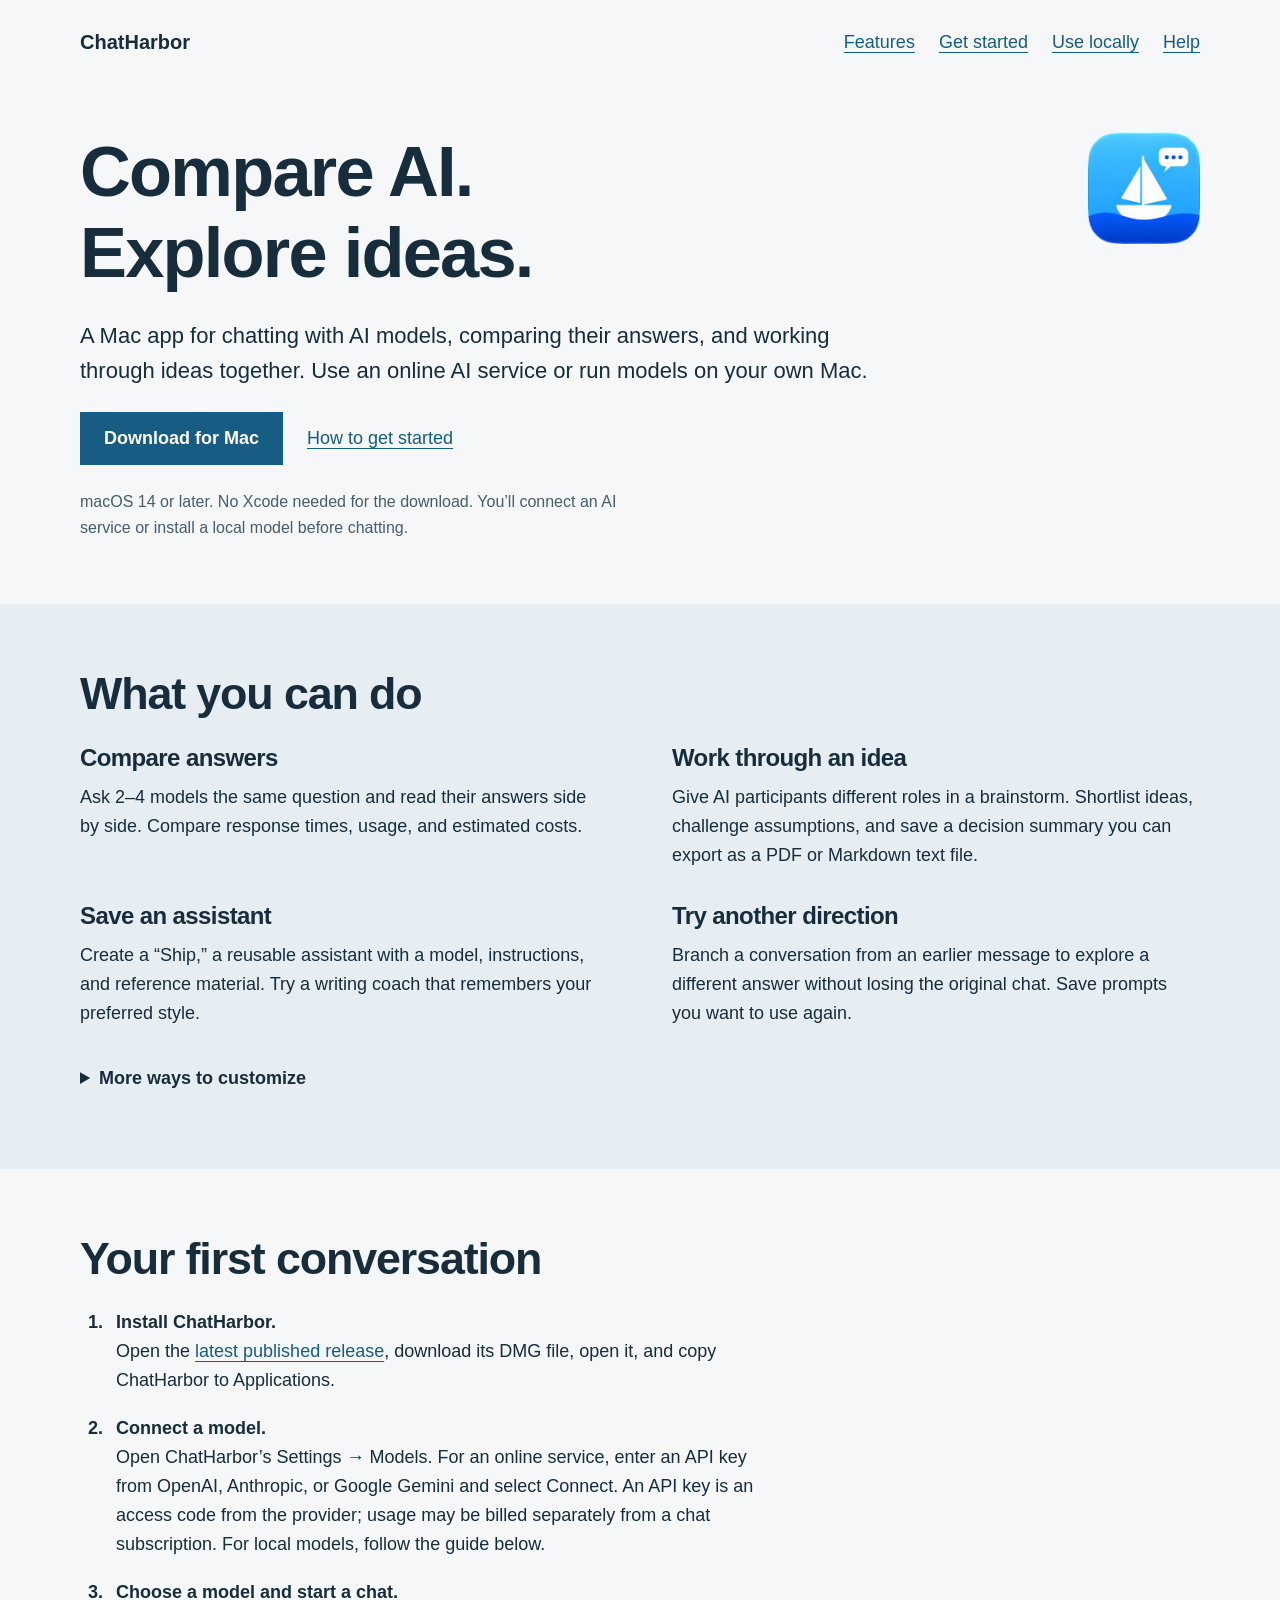
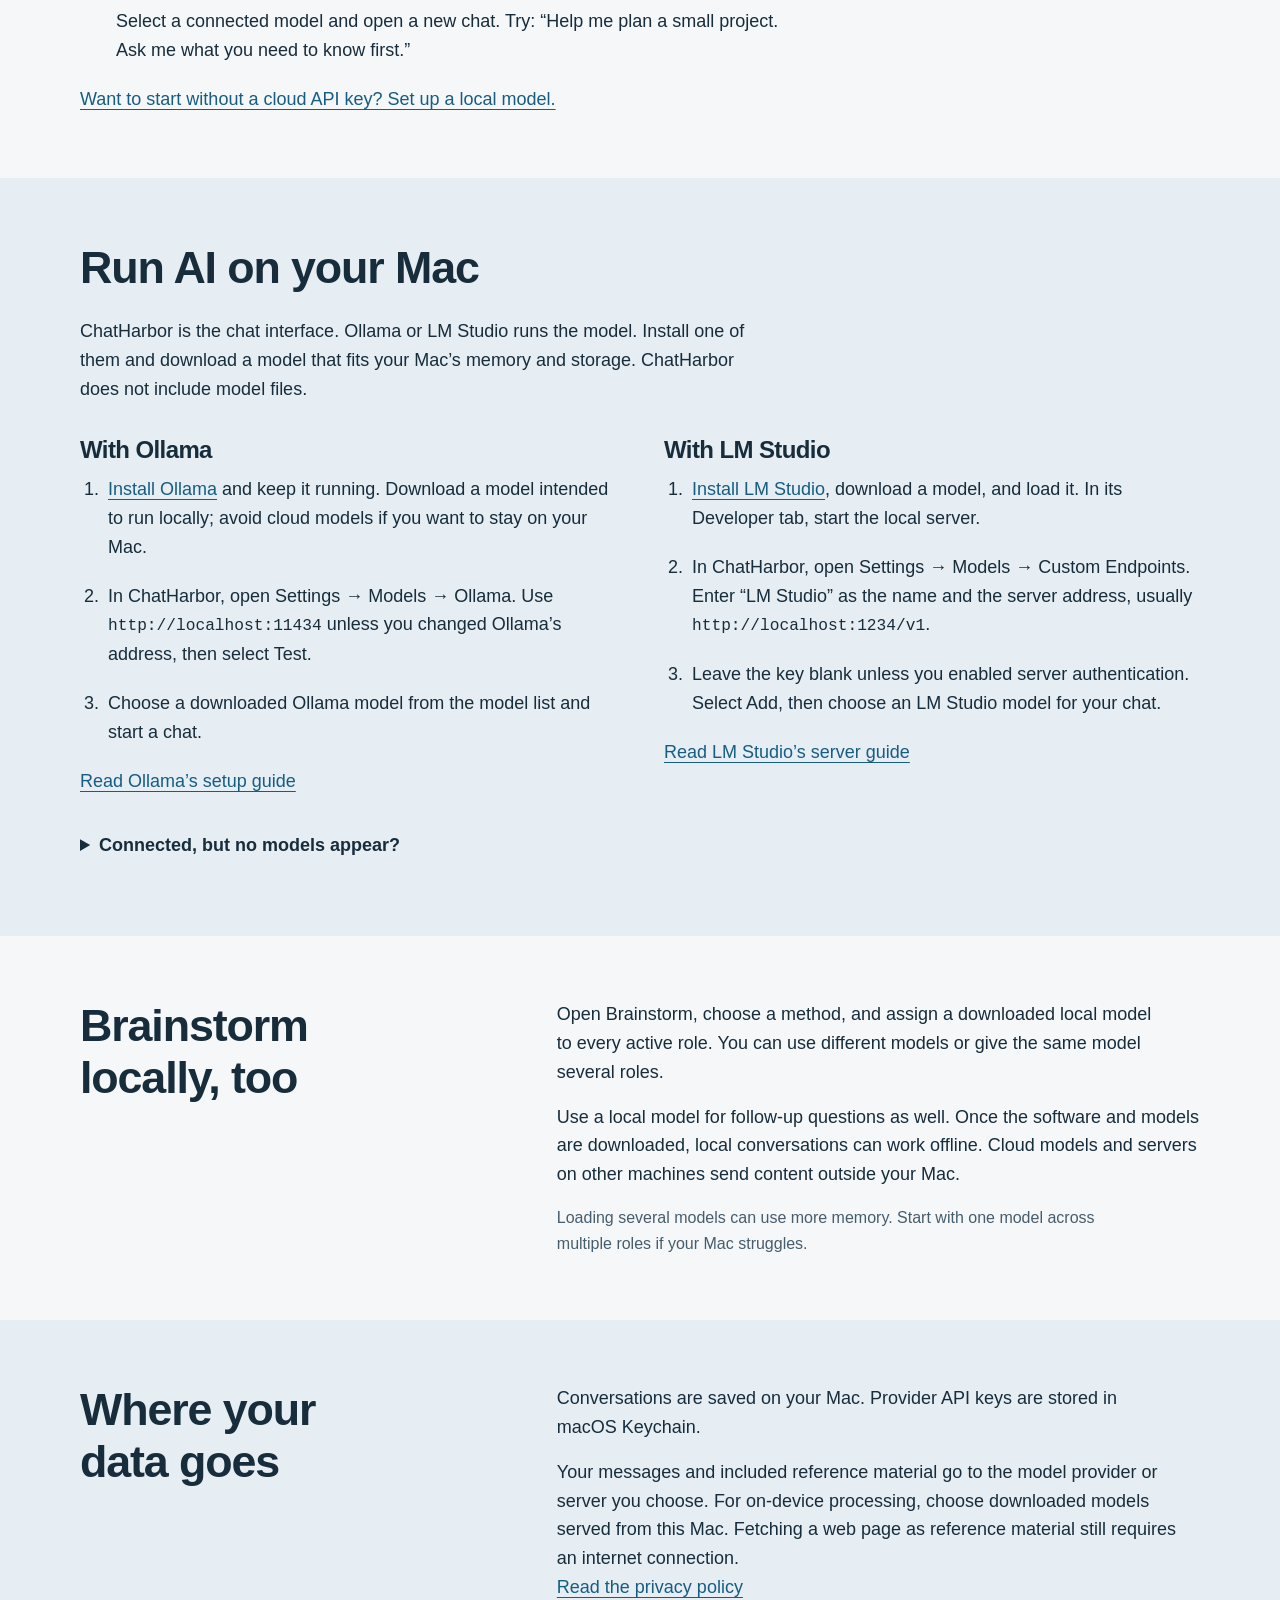
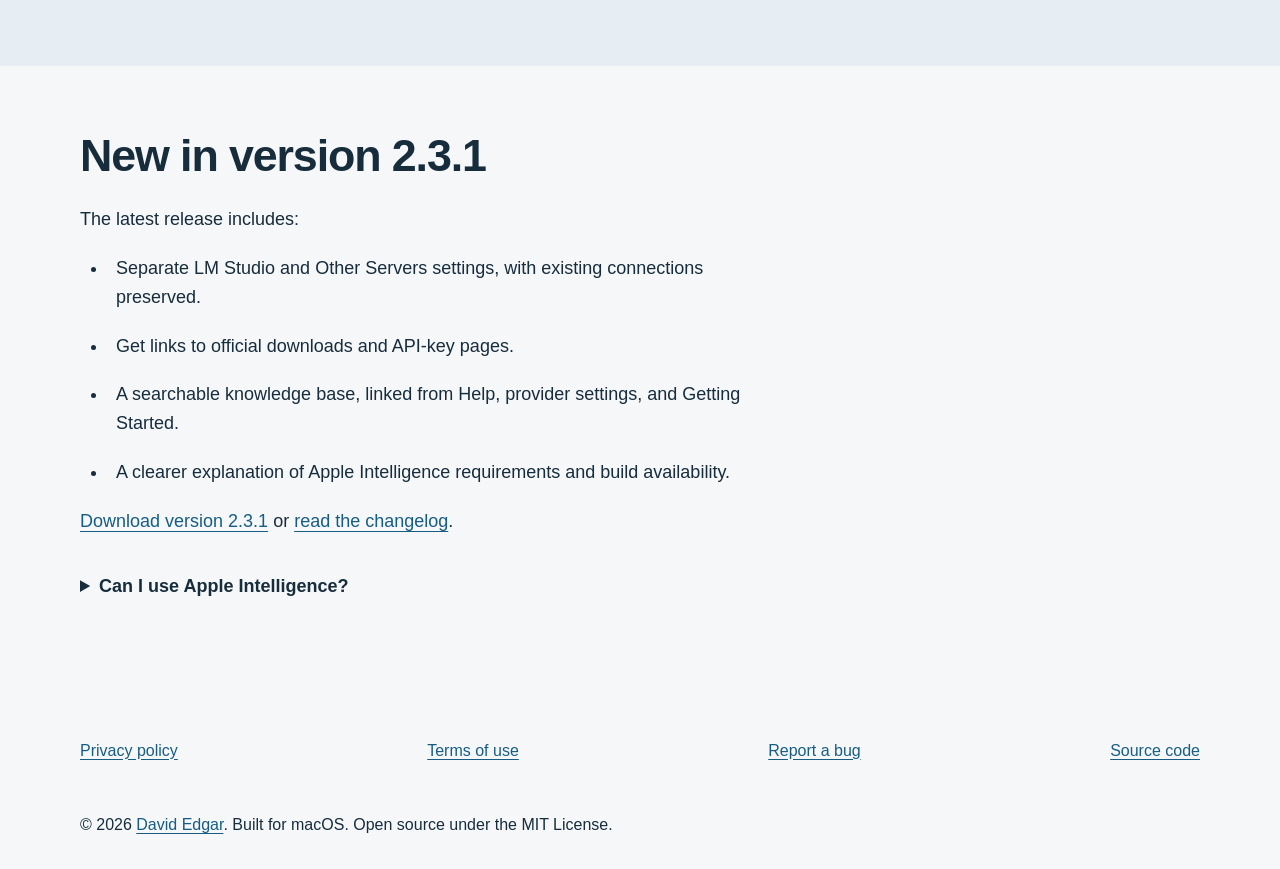
==== commit e435f796: "Document v2.3.1 provider setup as released" ====
--- a/docs/index.html
+++ b/docs/index.html
@@ -72,10 +72,10 @@
 <a href="privacy.html">Read the privacy policy</a>
 </div></div></section>
 <section id="coming-next" class="container">
-<h2>New in version 2.3.0</h2>
+<h2>New in version 2.3.1</h2>
 <p>The latest release includes:</p>
-<ul class="steps"><li>Separate Personal and Work spaces for chats, Ships, and brainstorms.</li><li>An interactive tour with saved progress, real-control highlights, and model setup guidance. Skip it or reopen it from Help.</li><li>An LM Studio setup preset and its own connection status.</li><li>More consistent usage accounting and shorter repeated context in brainstorms.</li></ul>
-<p><a href="https://github.com/d-edgar/ChatHarbor/releases/tag/v2.3.0">Download version 2.3.0</a> or <a href="https://github.com/d-edgar/ChatHarbor/blob/main/CHANGELOG.md">read the changelog</a>.</p>
+<ul class="steps"><li>Separate LM Studio and Other Servers settings, with existing connections preserved.</li><li>Get links to official downloads and API-key pages.</li><li>A searchable knowledge base, linked from Help, provider settings, and Getting Started.</li><li>A clearer explanation of Apple Intelligence requirements and build availability.</li></ul>
+<p><a href="https://github.com/d-edgar/ChatHarbor/releases/tag/v2.3.1">Download version 2.3.1</a> or <a href="https://github.com/d-edgar/ChatHarbor/blob/main/CHANGELOG.md">read the changelog</a>.</p>
 <details><summary>Can I use Apple Intelligence?</summary><p>Apple Intelligence is available in source builds made with Xcode 26 or later, on compatible Apple Silicon Macs with macOS 26 or later and Apple Intelligence enabled. It is not included in the current published download.</p></details>
 </section>
 </main>
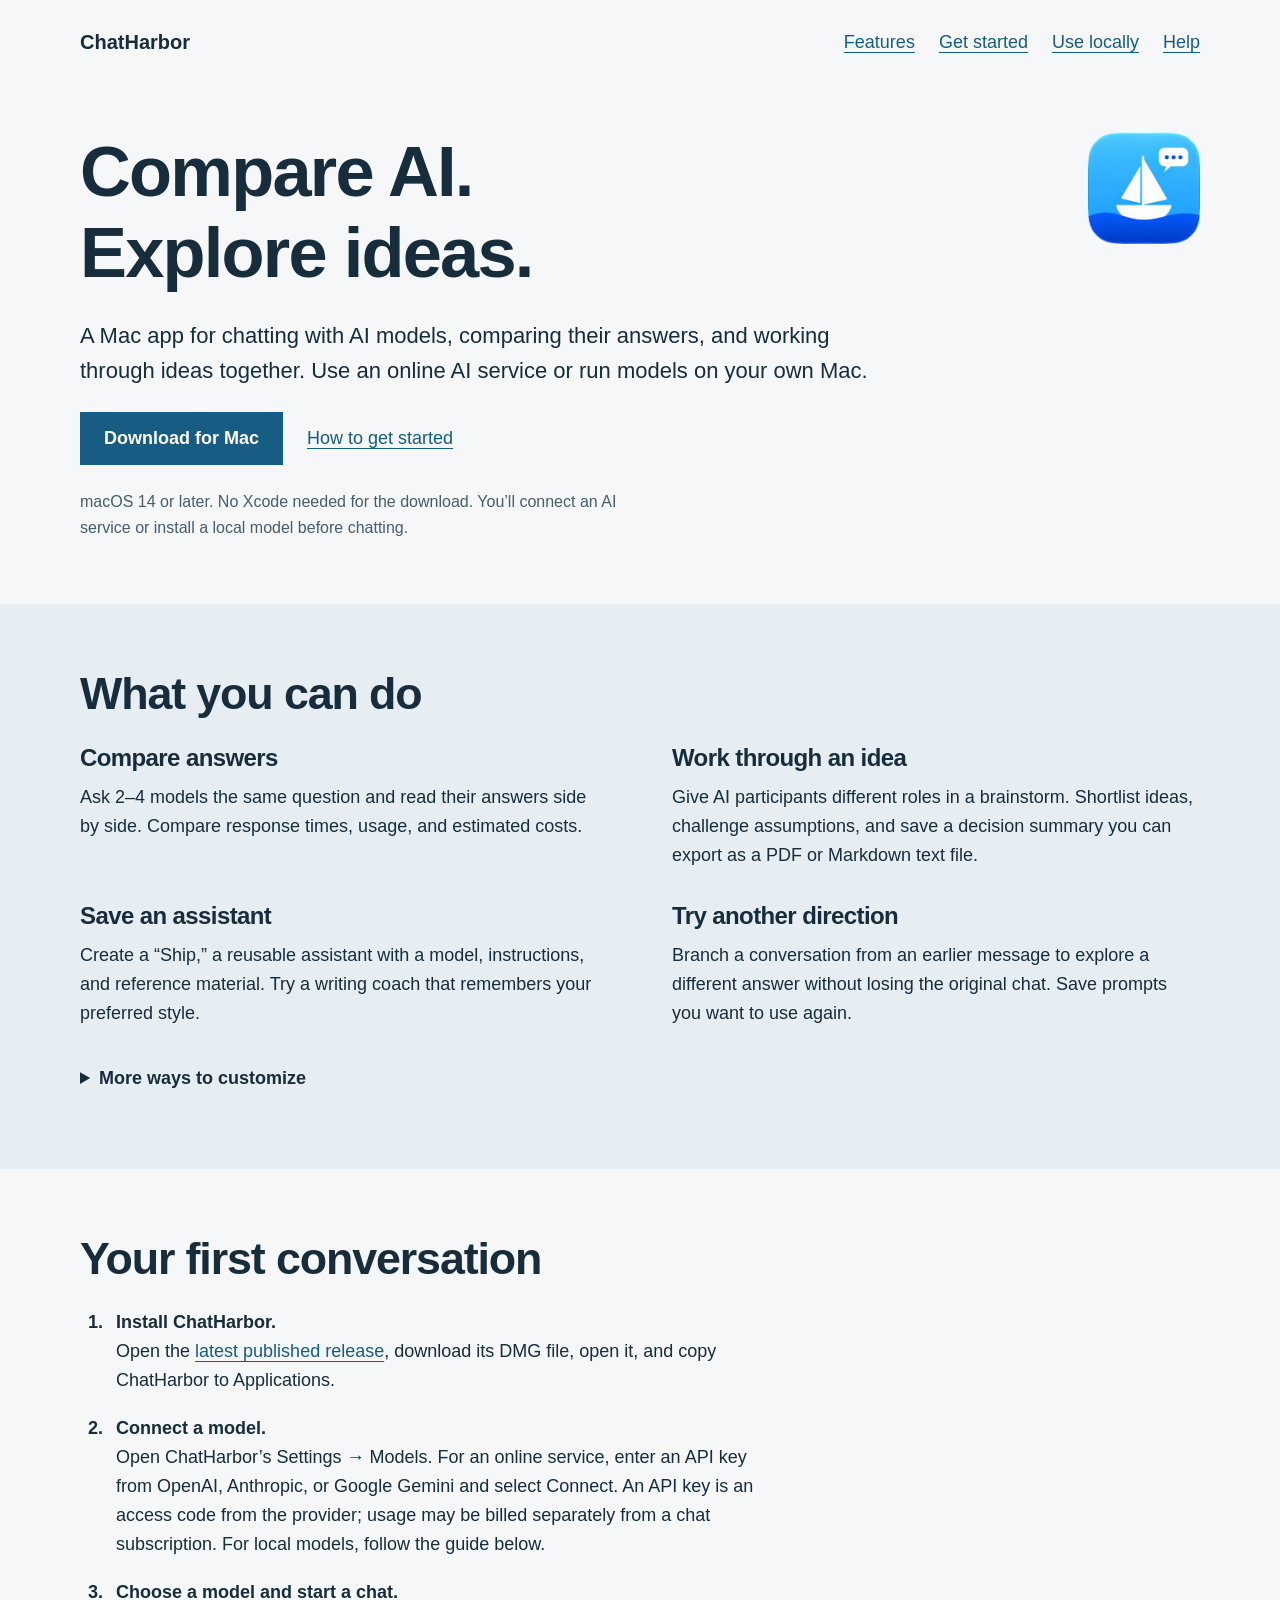
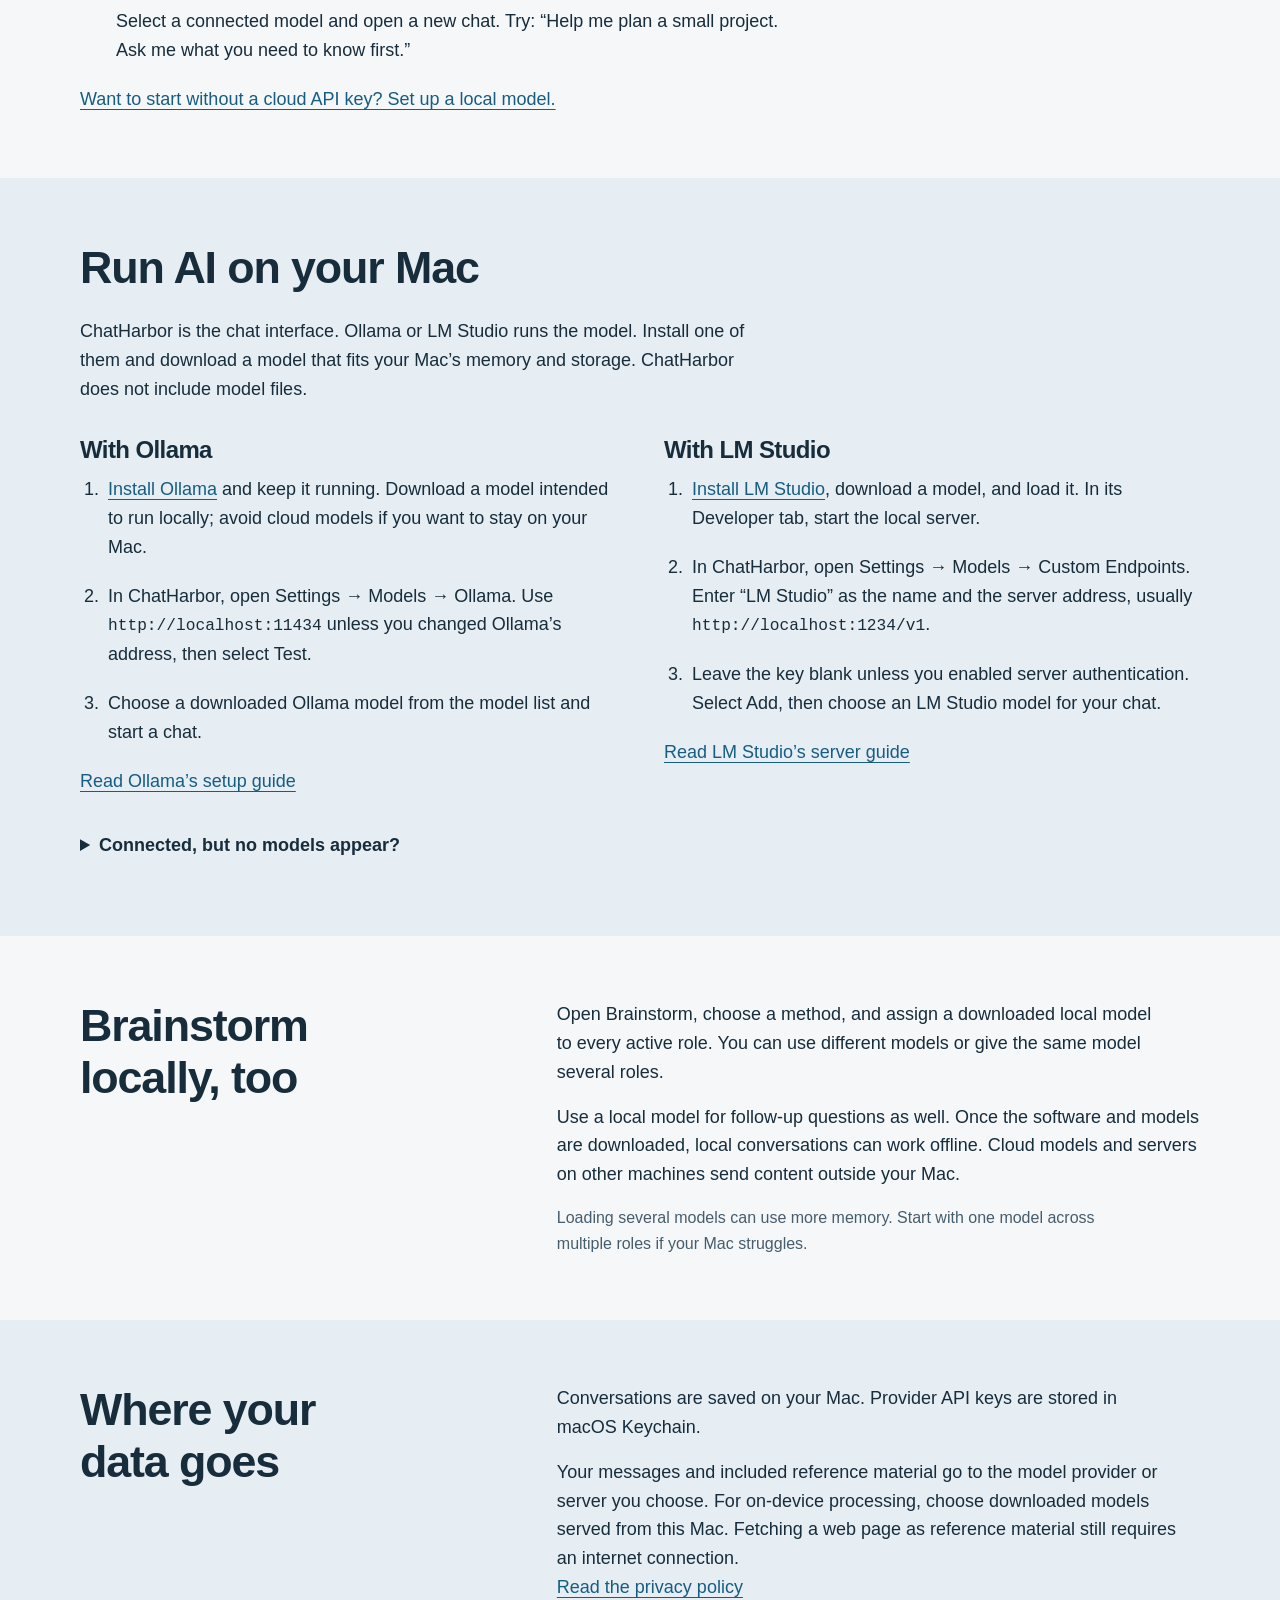
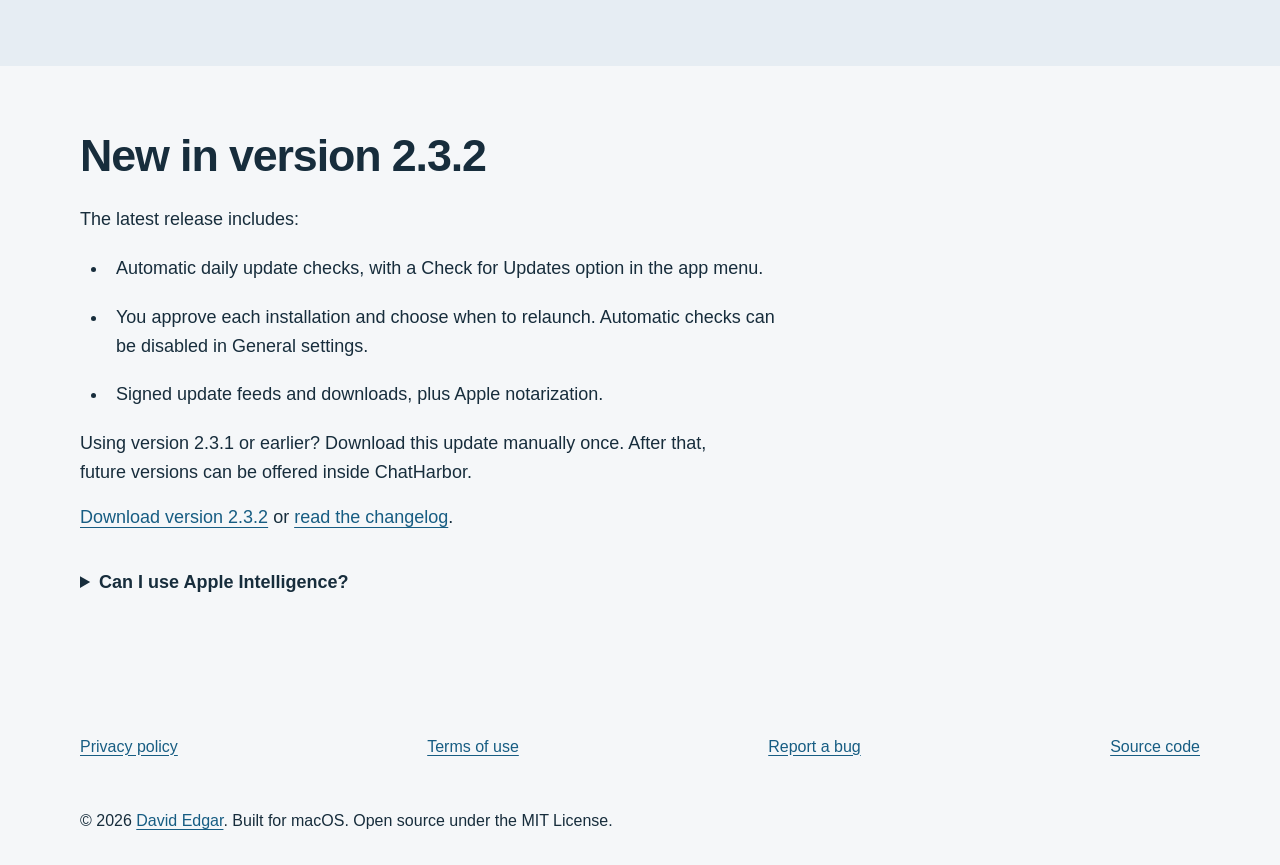
==== commit 9283a708: "Document v2.3.2 in-app updates and release availability" ====
--- a/docs/index.html
+++ b/docs/index.html
@@ -72,10 +72,10 @@
 <a href="privacy.html">Read the privacy policy</a>
 </div></div></section>
 <section id="coming-next" class="container">
-<h2>New in version 2.3.1</h2>
+<h2>New in version 2.3.2</h2>
 <p>The latest release includes:</p>
-<ul class="steps"><li>Separate LM Studio and Other Servers settings, with existing connections preserved.</li><li>Get links to official downloads and API-key pages.</li><li>A searchable knowledge base, linked from Help, provider settings, and Getting Started.</li><li>A clearer explanation of Apple Intelligence requirements and build availability.</li></ul>
-<p><a href="https://github.com/d-edgar/ChatHarbor/releases/tag/v2.3.1">Download version 2.3.1</a> or <a href="https://github.com/d-edgar/ChatHarbor/blob/main/CHANGELOG.md">read the changelog</a>.</p>
+<ul class="steps"><li>Automatic daily update checks, with a Check for Updates option in the app menu.</li><li>You approve each installation and choose when to relaunch. Automatic checks can be disabled in General settings.</li><li>Signed update feeds and downloads, plus Apple notarization.</li></ul><p>Using version 2.3.1 or earlier? Download this update manually once. After that, future versions can be offered inside ChatHarbor.</p>
+<p><a href="https://github.com/d-edgar/ChatHarbor/releases/tag/v2.3.2">Download version 2.3.2</a> or <a href="https://github.com/d-edgar/ChatHarbor/blob/main/CHANGELOG.md">read the changelog</a>.</p>
 <details><summary>Can I use Apple Intelligence?</summary><p>Apple Intelligence is available in source builds made with Xcode 26 or later, on compatible Apple Silicon Macs with macOS 26 or later and Apple Intelligence enabled. It is not included in the current published download.</p></details>
 </section>
 </main>
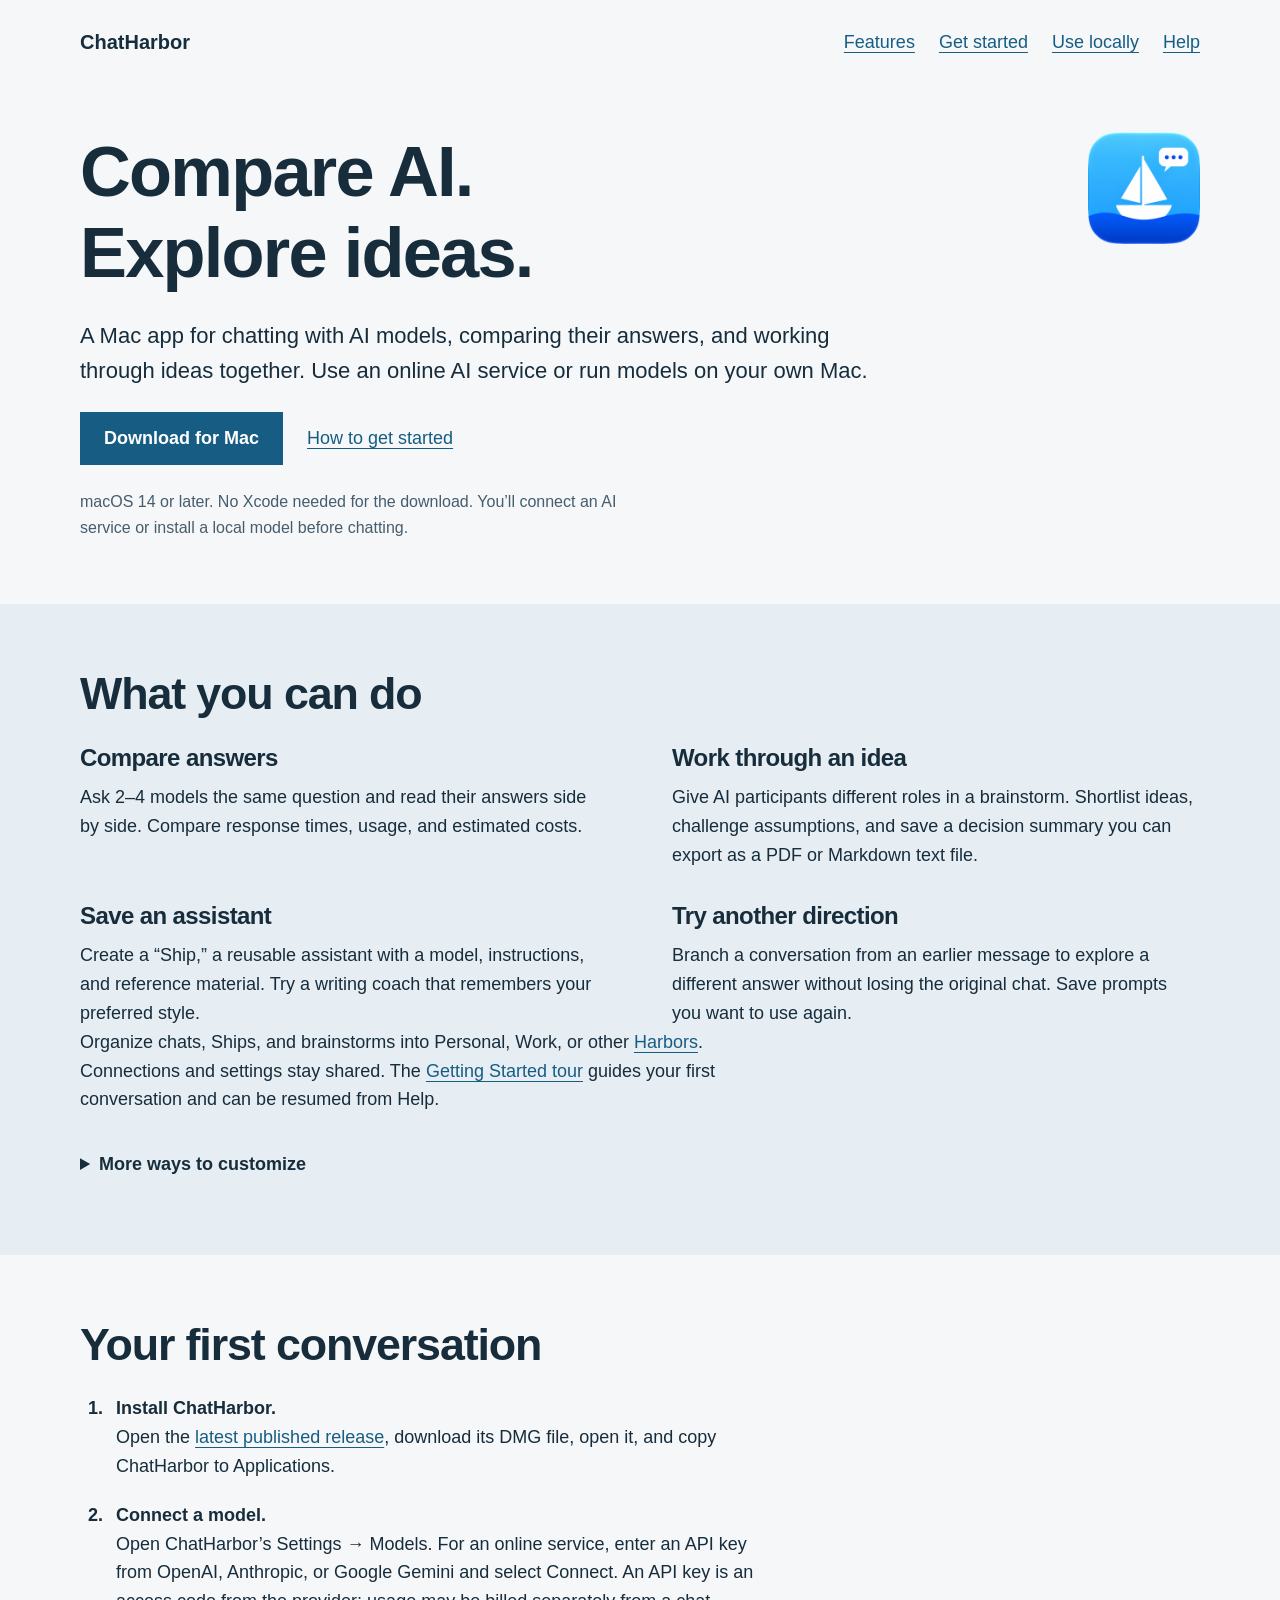
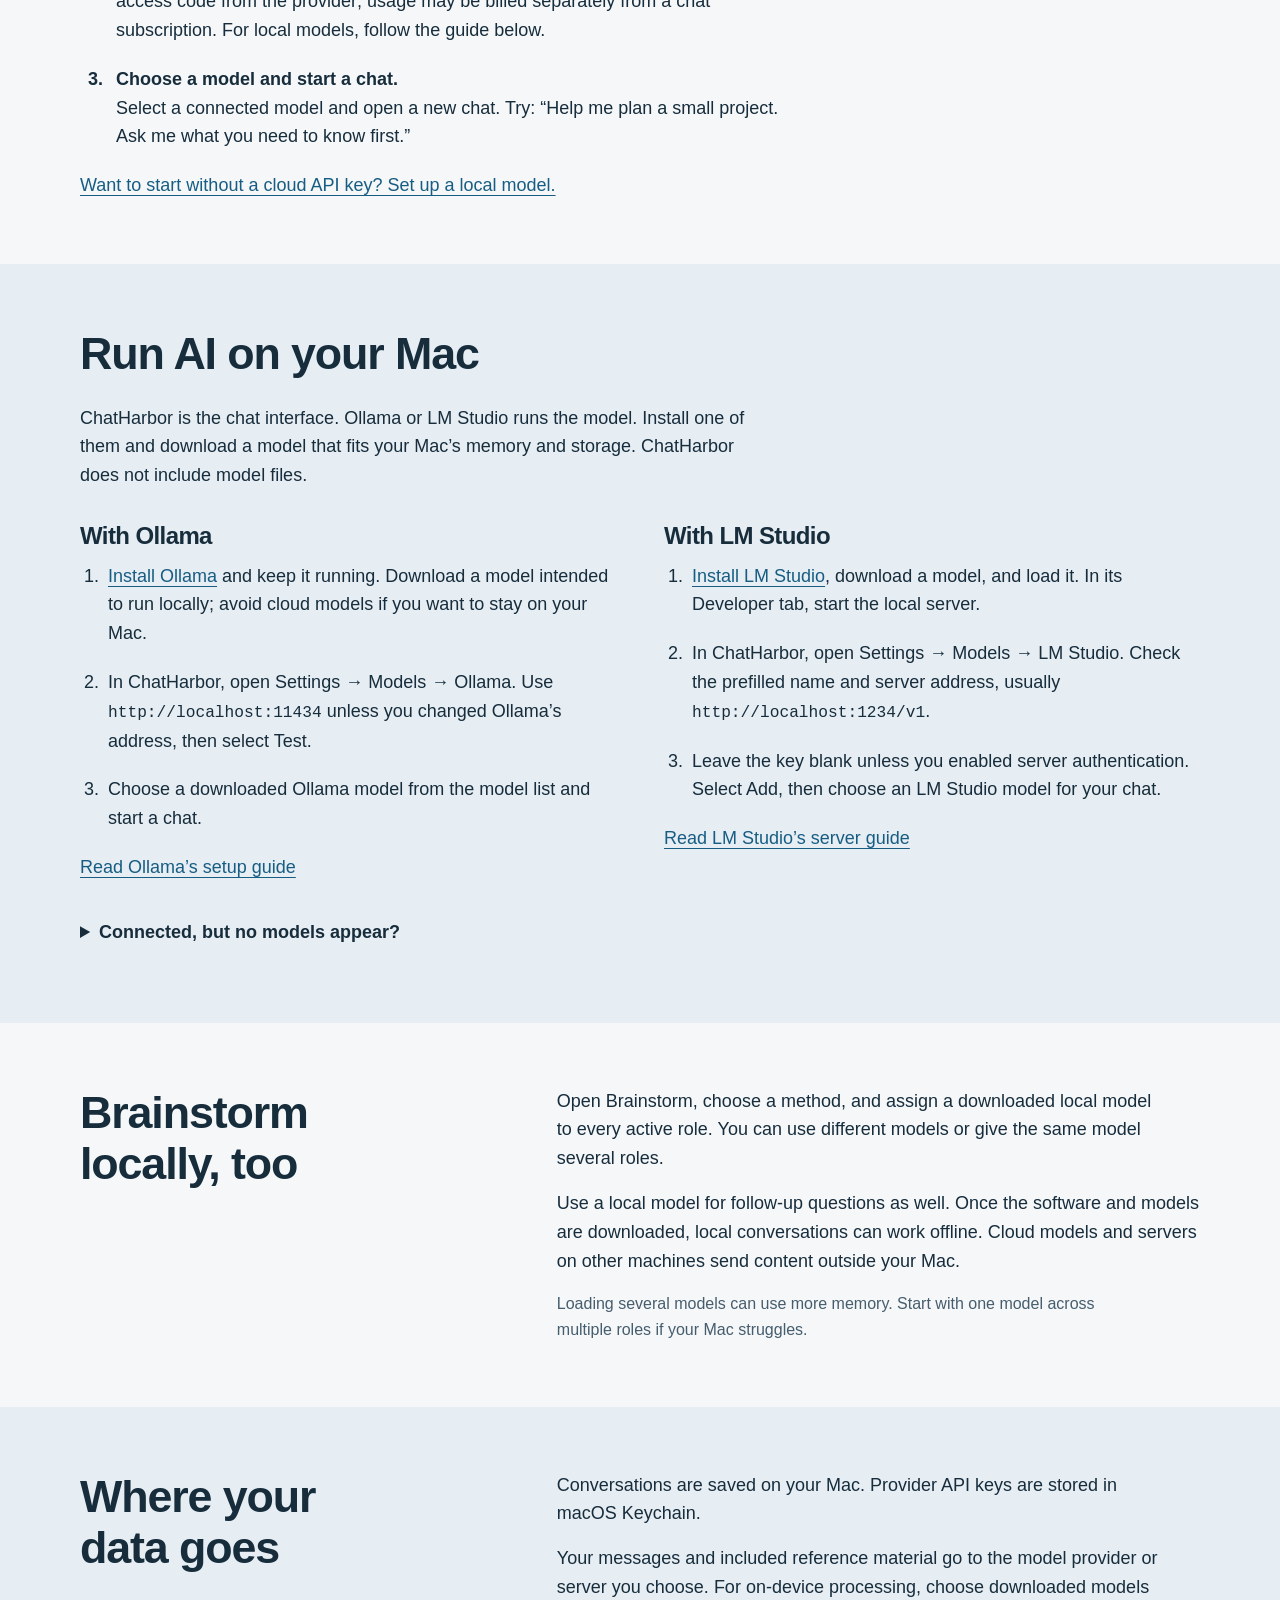
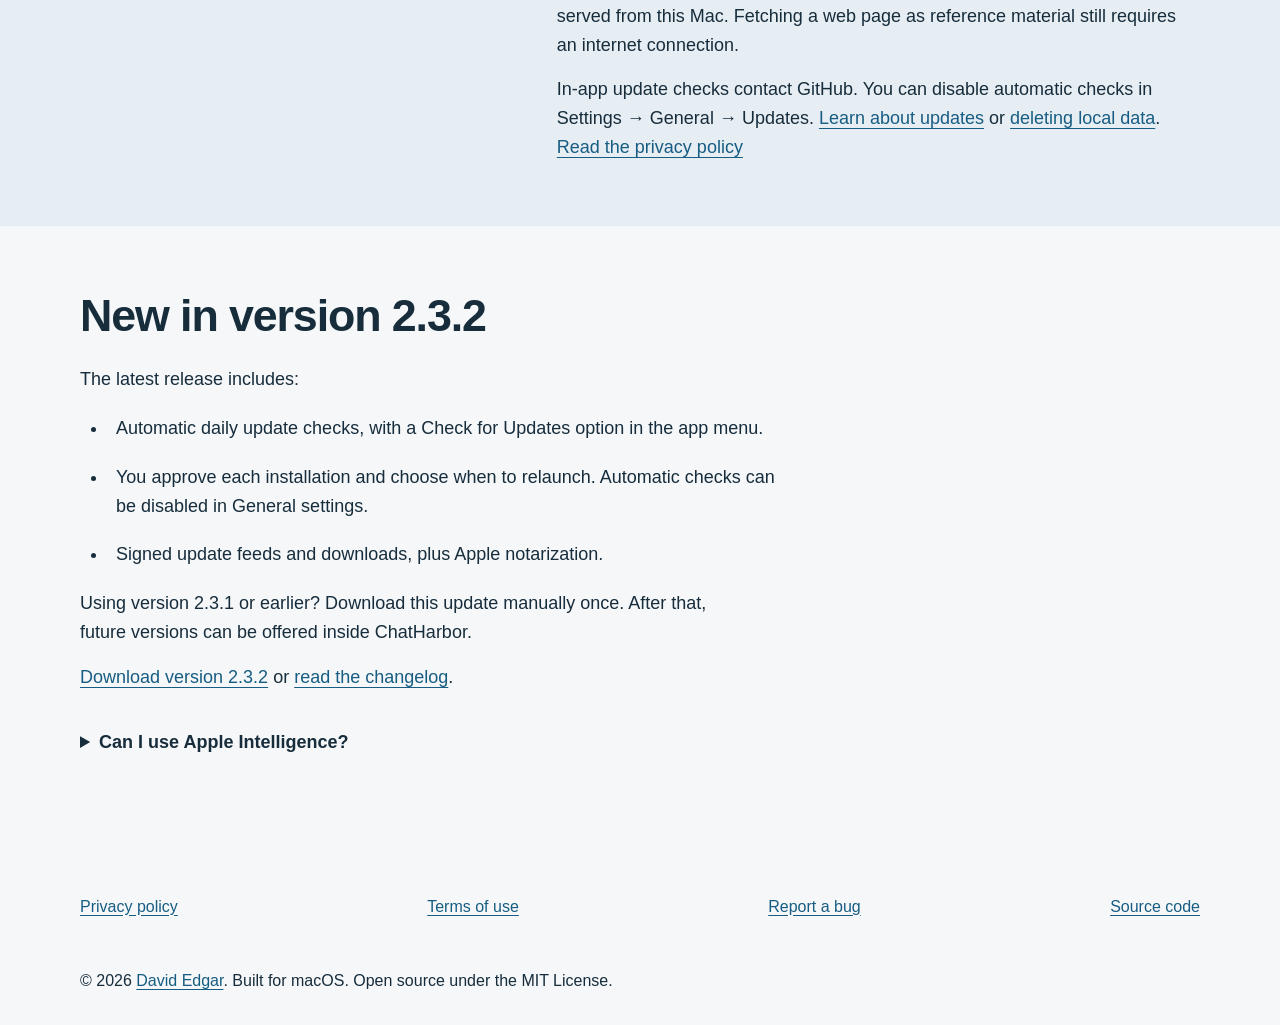
==== commit 3b57eb37: "Align app descriptions and documentation with released features" ====
--- a/docs/index.html
+++ b/docs/index.html
@@ -33,7 +33,8 @@
 <article><h3>Save an assistant</h3><p>Create a “Ship,” a reusable assistant with a model, instructions, and reference material. Try a writing coach that remembers your preferred style.</p></article>
 <article><h3>Try another direction</h3><p>Branch a conversation from an earlier message to explore a different answer without losing the original chat. Save prompts you want to use again.</p></article>
 </div>
-<details><summary>More ways to customize</summary><p>Choose a brainstorming method such as Six Thinking Hats or assign your own roles. Inspect the instructions and generation settings sent to a model, reuse prompt templates, and choose a light or dark theme.</p><p>Available settings vary by provider. Usage and cost figures are estimates, not billing totals; unavailable prices are labeled.</p></details>
+<p>Organize chats, Ships, and brainstorms into Personal, Work, or other <a href="help/#harbors">Harbors</a>. Connections and settings stay shared. The <a href="help/#overview">Getting Started tour</a> guides your first conversation and can be resumed from Help.</p>
+<details><summary>More ways to customize</summary><p>Choose a brainstorming method such as Six Thinking Hats or assign your own roles. Inspect the instructions and generation settings sent to a model, reuse prompt templates, and choose a light or dark theme.</p><p>Available settings vary by provider. Usage comes from provider reports where available; estimated counts are labeled and missing counts stay unknown. Costs are estimates, not billing totals; unavailable prices are labeled.</p></details>
 </div></section>
 <section id="start" class="container">
 <h2>Your first conversation</h2>
@@ -55,7 +56,7 @@
 </ol><a href="https://docs.ollama.com/quickstart">Read Ollama’s setup guide</a></article>
 <article><h3>With LM Studio</h3><ol>
 <li><a href="https://lmstudio.ai/download">Install LM Studio</a>, download a model, and load it. In its Developer tab, start the local server.</li>
-<li>In ChatHarbor, open Settings → Models → Custom Endpoints. Enter “LM Studio” as the name and the server address, usually <code>http://localhost:1234/v1</code>.</li>
+<li>In ChatHarbor, open Settings → Models → LM Studio. Check the prefilled name and server address, usually <code>http://localhost:1234/v1</code>.</li>
 <li>Leave the key blank unless you enabled server authentication. Select Add, then choose an LM Studio model for your chat.</li>
 </ol><a href="https://lmstudio.ai/docs/developer/core/server">Read LM Studio’s server guide</a></article>
 </div>
@@ -69,6 +70,7 @@
 <section class="band"><div class="container split"><h2>Where your data goes</h2><div>
 <p>Conversations are saved on your Mac. Provider API keys are stored in macOS Keychain.</p>
 <p>Your messages and included reference material go to the model provider or server you choose. For on-device processing, choose downloaded models served from this Mac. Fetching a web page as reference material still requires an internet connection.</p>
+<p>In-app update checks contact GitHub. You can disable automatic checks in Settings → General → Updates. <a href="help/#updates">Learn about updates</a> or <a href="help/#data">deleting local data</a>.</p>
 <a href="privacy.html">Read the privacy policy</a>
 </div></div></section>
 <section id="coming-next" class="container">
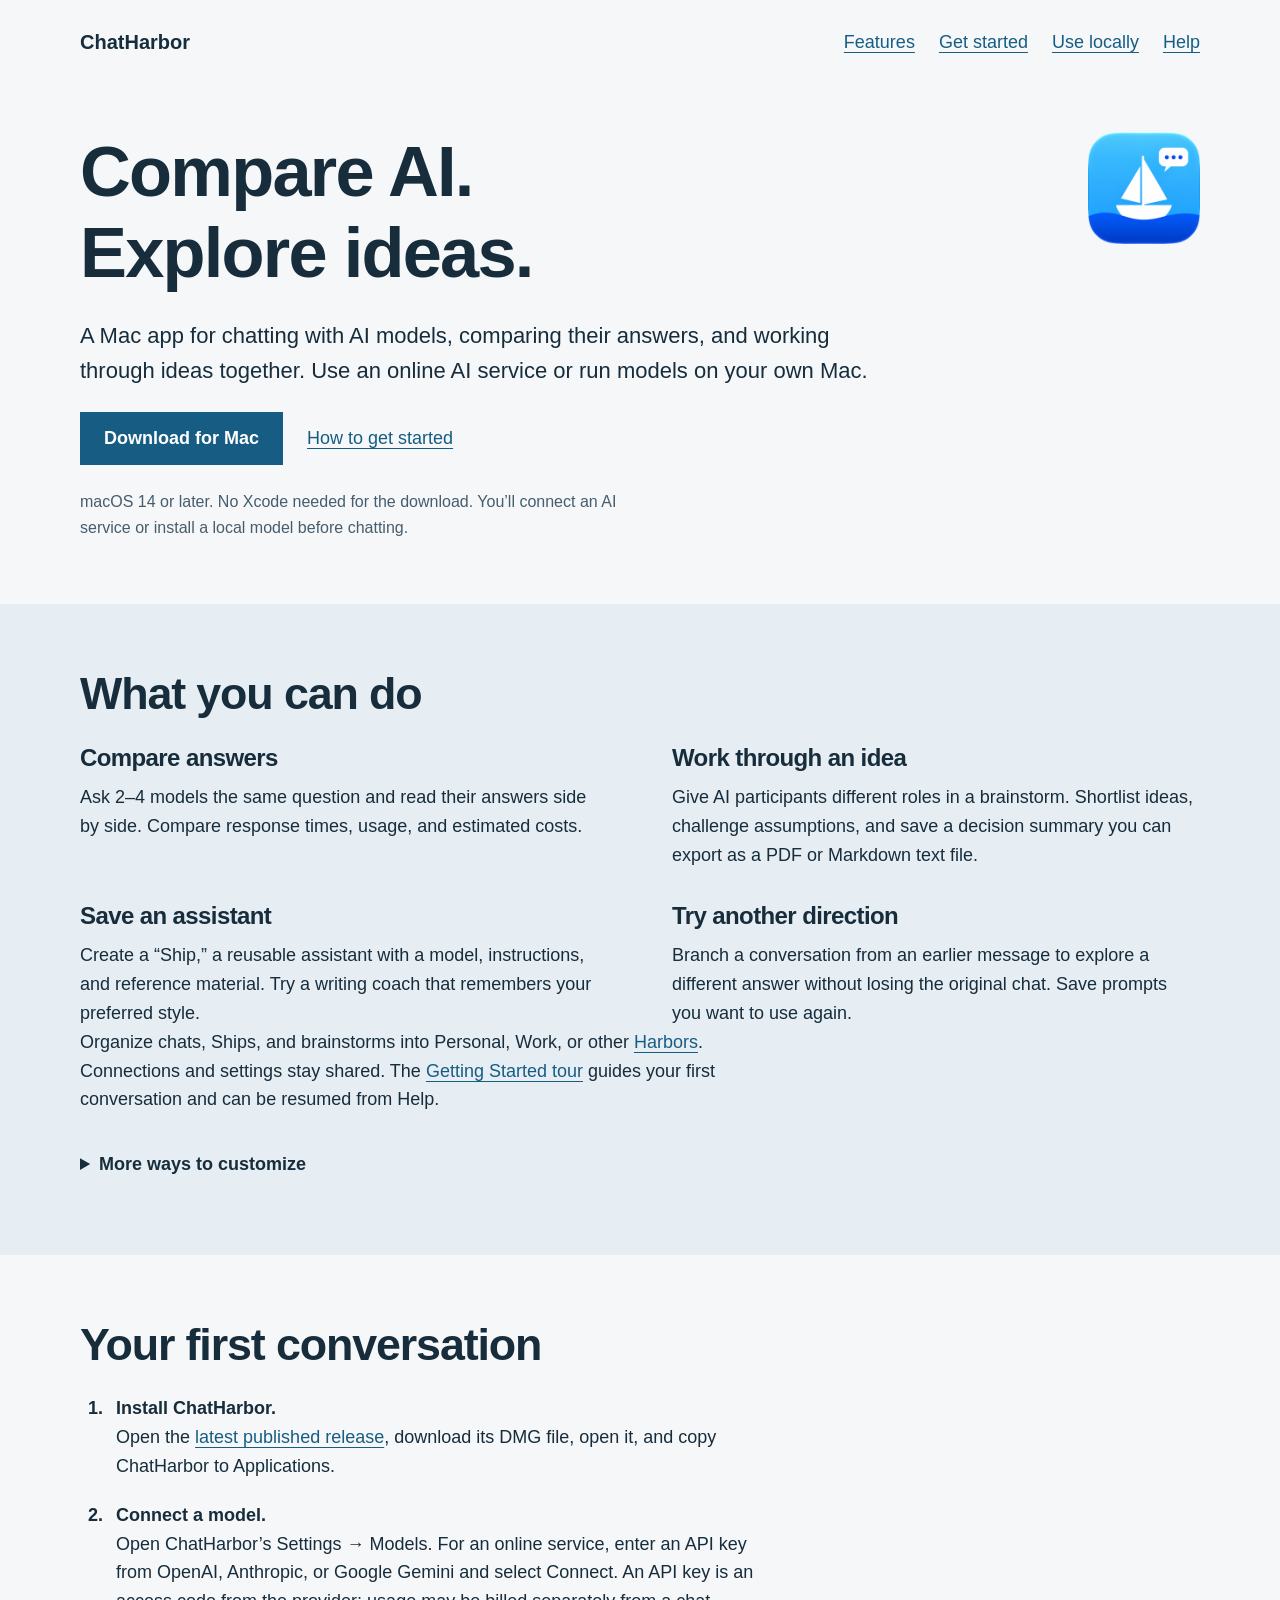
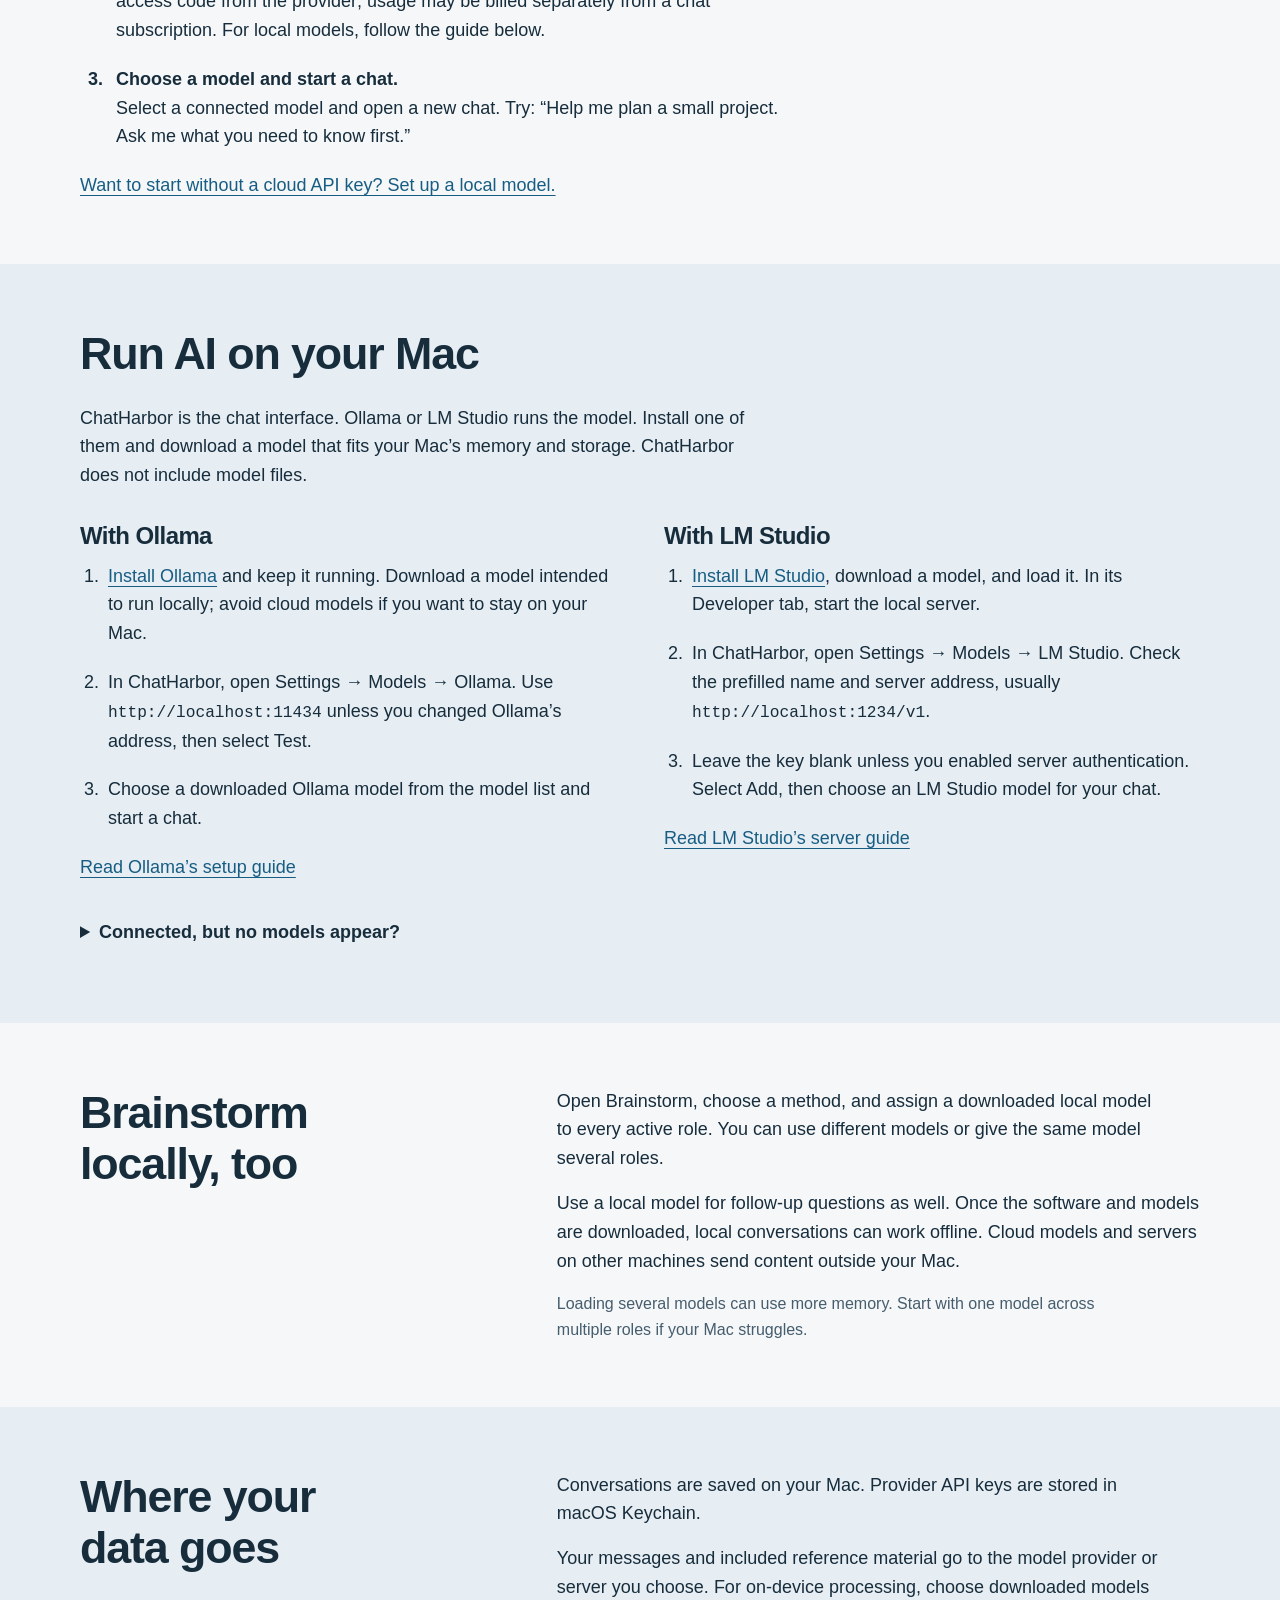
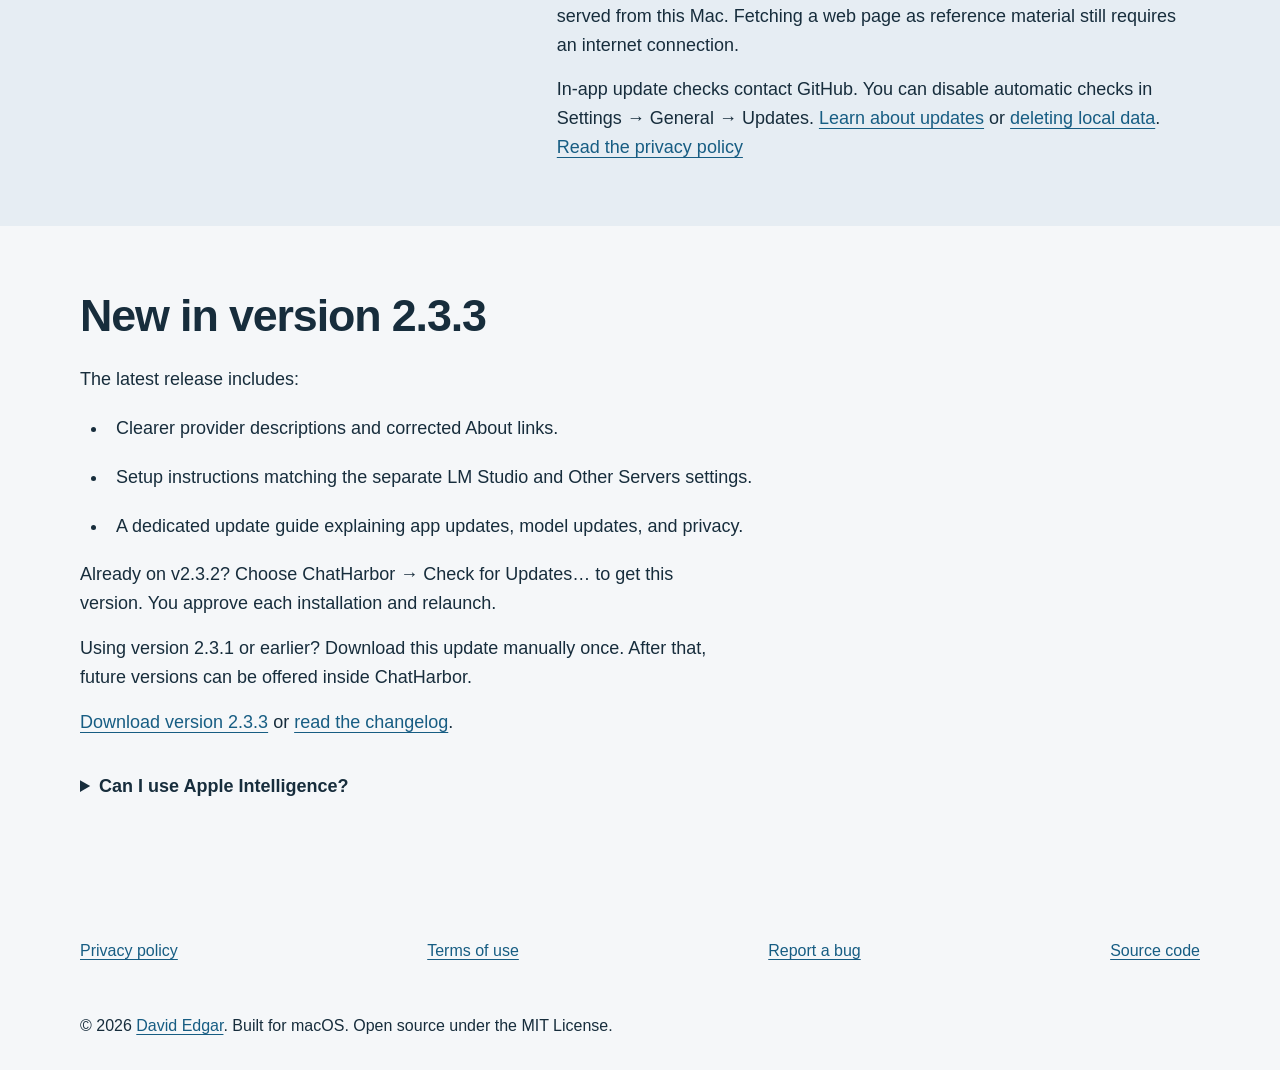
==== commit 834fbee4: "Document v2.3.3 release and verified Sparkle update offer" ====
--- a/docs/index.html
+++ b/docs/index.html
@@ -74,10 +74,10 @@
 <a href="privacy.html">Read the privacy policy</a>
 </div></div></section>
 <section id="coming-next" class="container">
-<h2>New in version 2.3.2</h2>
+<h2>New in version 2.3.3</h2>
 <p>The latest release includes:</p>
-<ul class="steps"><li>Automatic daily update checks, with a Check for Updates option in the app menu.</li><li>You approve each installation and choose when to relaunch. Automatic checks can be disabled in General settings.</li><li>Signed update feeds and downloads, plus Apple notarization.</li></ul><p>Using version 2.3.1 or earlier? Download this update manually once. After that, future versions can be offered inside ChatHarbor.</p>
-<p><a href="https://github.com/d-edgar/ChatHarbor/releases/tag/v2.3.2">Download version 2.3.2</a> or <a href="https://github.com/d-edgar/ChatHarbor/blob/main/CHANGELOG.md">read the changelog</a>.</p>
+<ul class="steps"><li>Clearer provider descriptions and corrected About links.</li><li>Setup instructions matching the separate LM Studio and Other Servers settings.</li><li>A dedicated update guide explaining app updates, model updates, and privacy.</li></ul><p>Already on v2.3.2? Choose ChatHarbor → Check for Updates… to get this version. You approve each installation and relaunch.</p><p>Using version 2.3.1 or earlier? Download this update manually once. After that, future versions can be offered inside ChatHarbor.</p>
+<p><a href="https://github.com/d-edgar/ChatHarbor/releases/tag/v2.3.3">Download version 2.3.3</a> or <a href="https://github.com/d-edgar/ChatHarbor/blob/main/CHANGELOG.md">read the changelog</a>.</p>
 <details><summary>Can I use Apple Intelligence?</summary><p>Apple Intelligence is available in source builds made with Xcode 26 or later, on compatible Apple Silicon Macs with macOS 26 or later and Apple Intelligence enabled. It is not included in the current published download.</p></details>
 </section>
 </main>
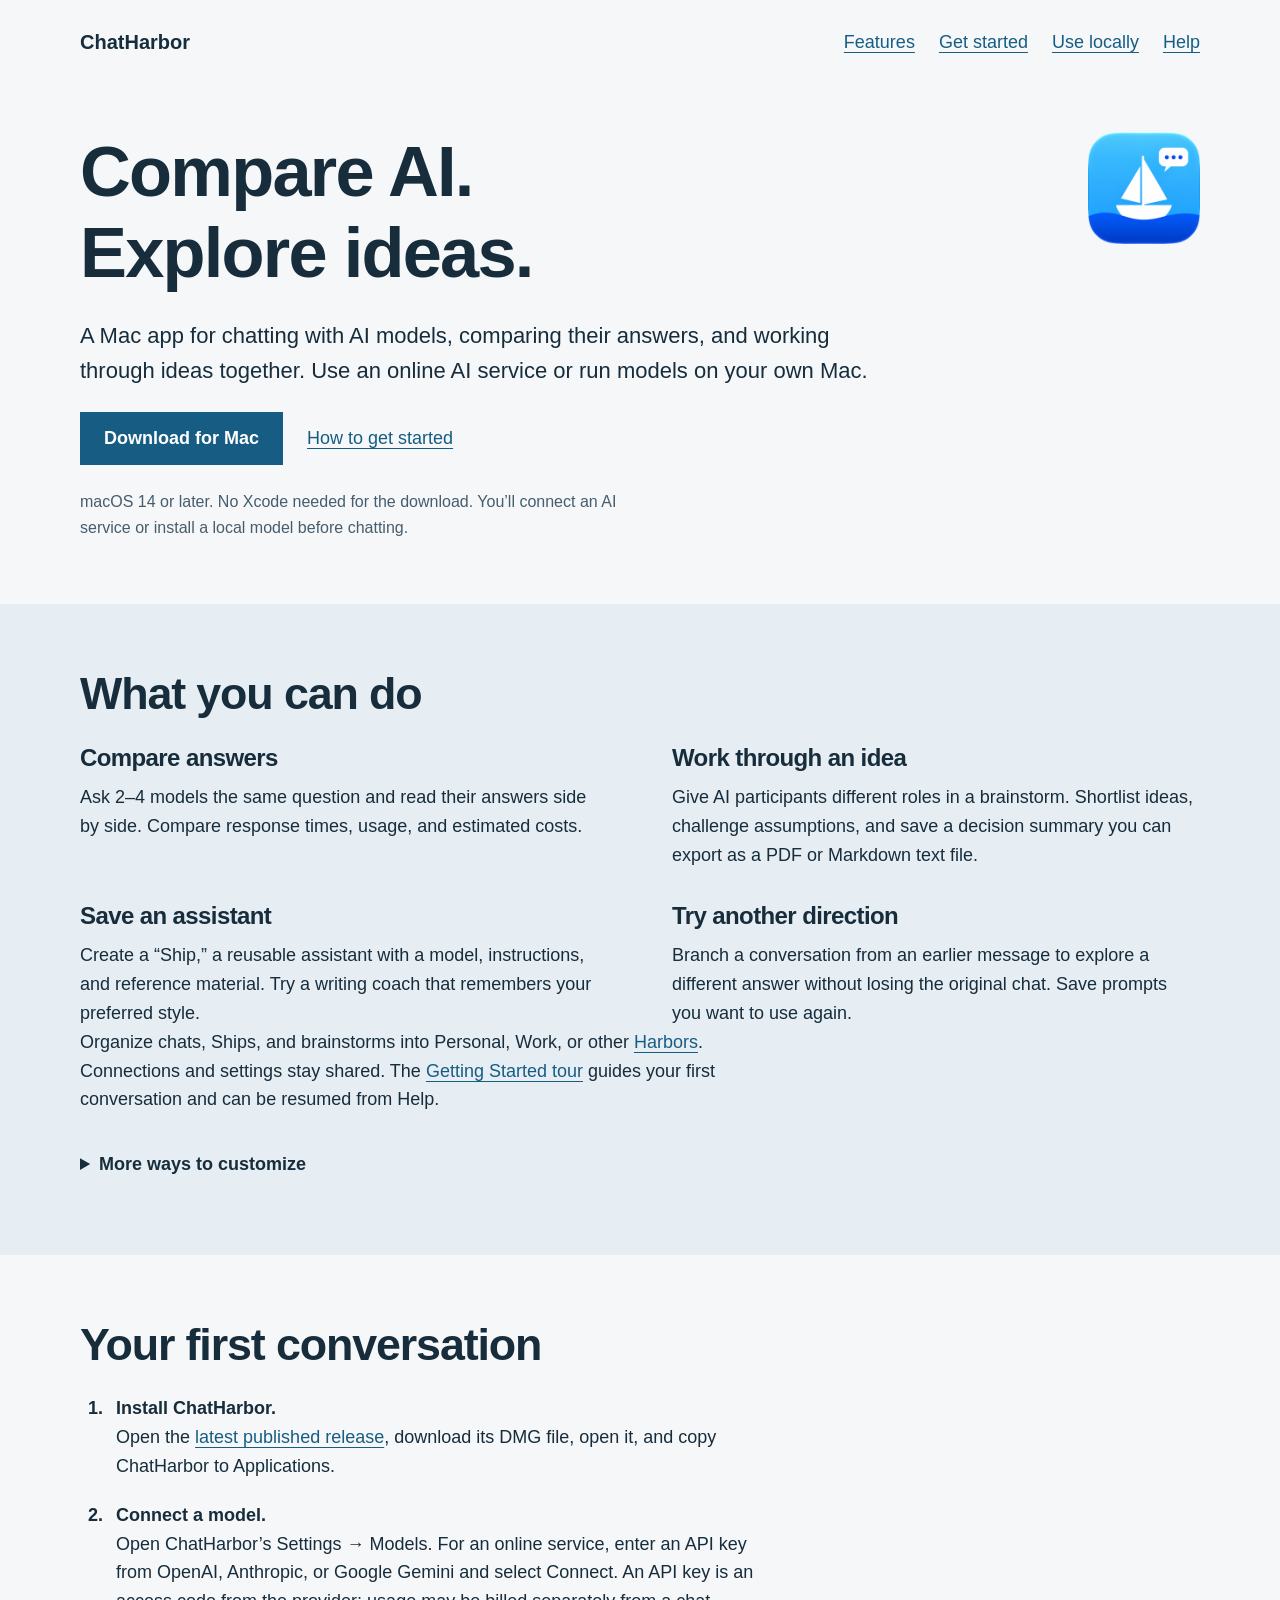
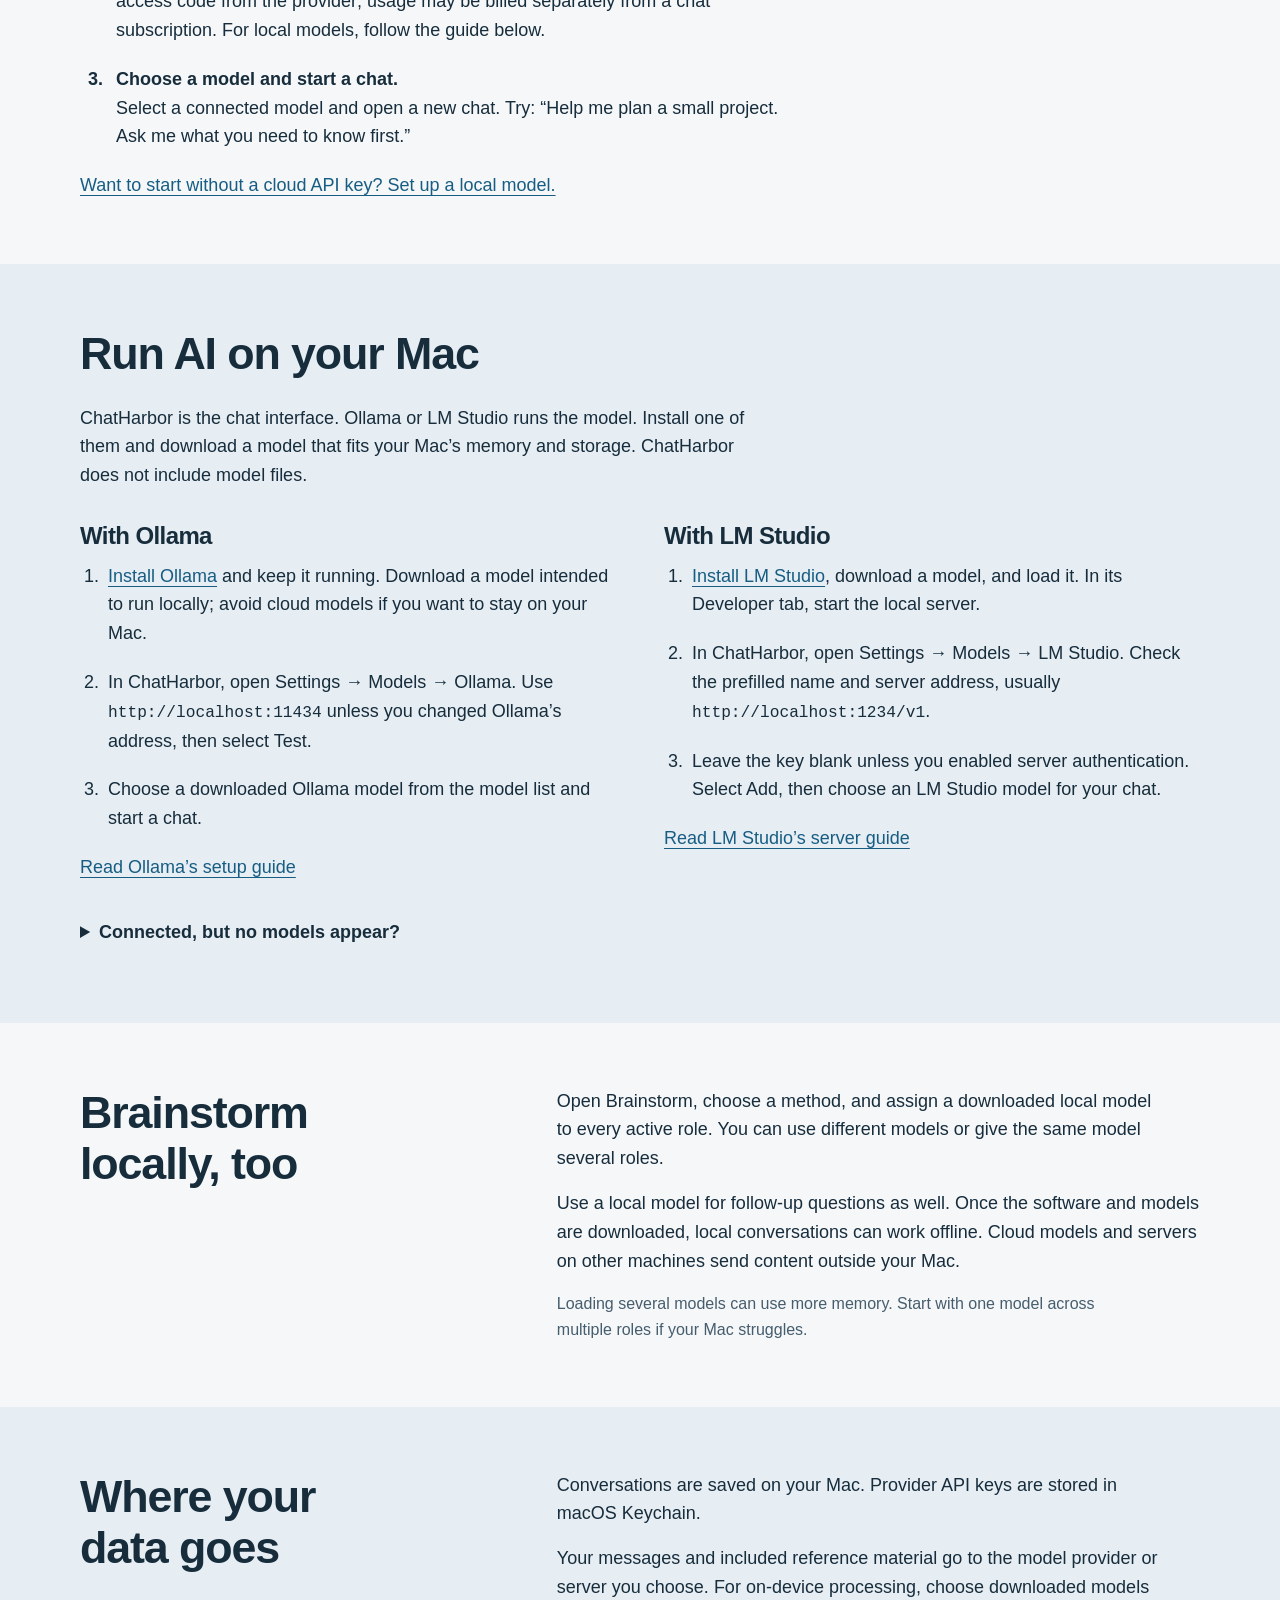
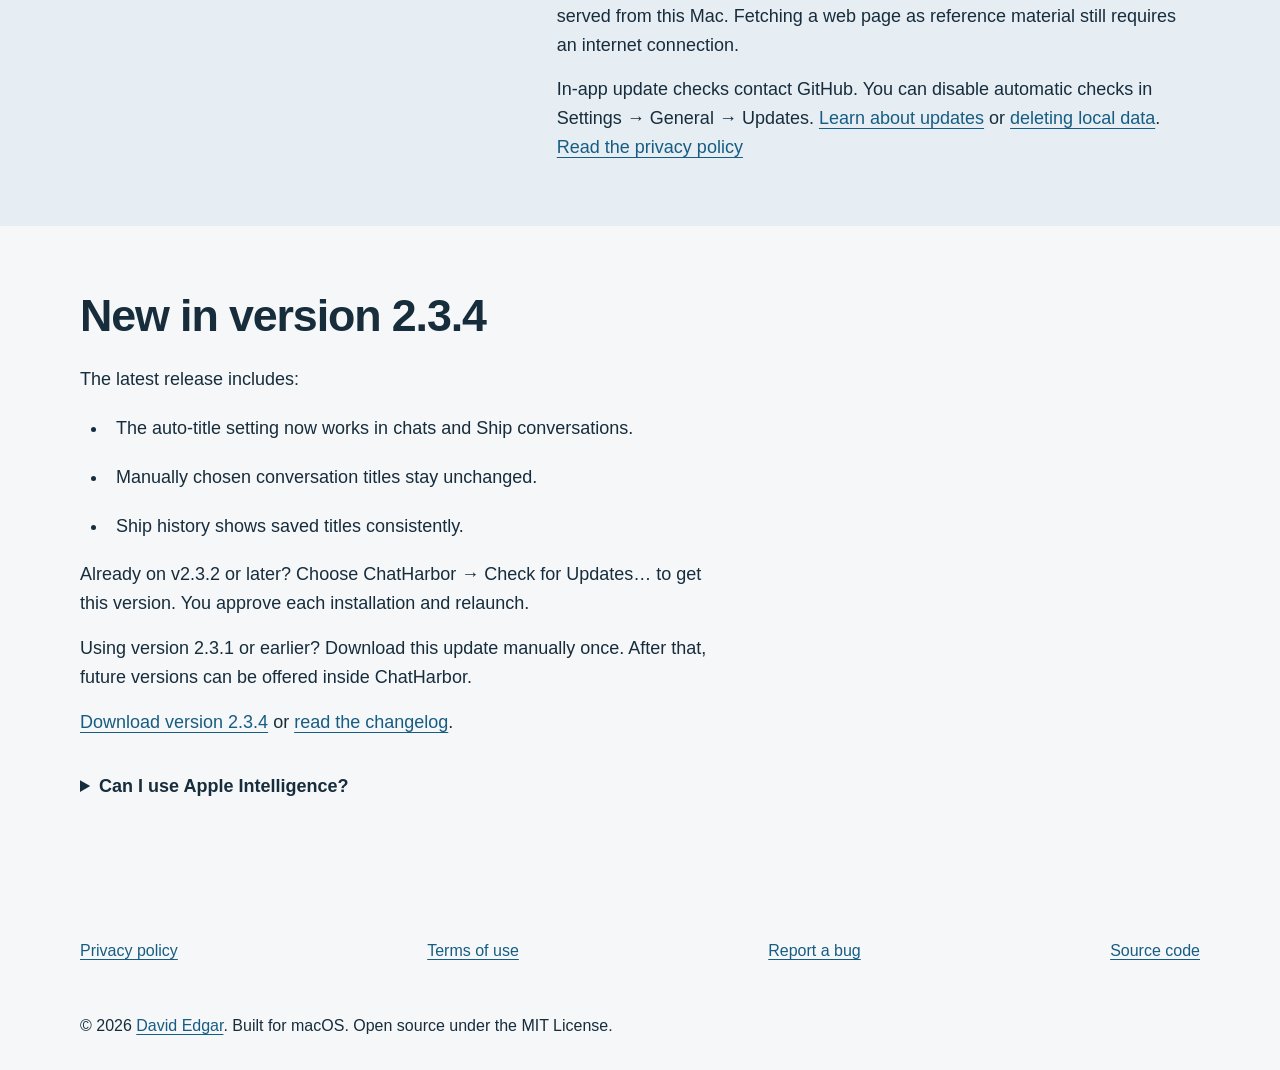
==== commit b68b1239: "Prepare v2.3.4 auto-title patch release" ====
--- a/docs/index.html
+++ b/docs/index.html
@@ -74,10 +74,10 @@
 <a href="privacy.html">Read the privacy policy</a>
 </div></div></section>
 <section id="coming-next" class="container">
-<h2>New in version 2.3.3</h2>
+<h2>New in version 2.3.4</h2>
 <p>The latest release includes:</p>
-<ul class="steps"><li>Clearer provider descriptions and corrected About links.</li><li>Setup instructions matching the separate LM Studio and Other Servers settings.</li><li>A dedicated update guide explaining app updates, model updates, and privacy.</li></ul><p>Already on v2.3.2? Choose ChatHarbor → Check for Updates… to get this version. You approve each installation and relaunch.</p><p>Using version 2.3.1 or earlier? Download this update manually once. After that, future versions can be offered inside ChatHarbor.</p>
-<p><a href="https://github.com/d-edgar/ChatHarbor/releases/tag/v2.3.3">Download version 2.3.3</a> or <a href="https://github.com/d-edgar/ChatHarbor/blob/main/CHANGELOG.md">read the changelog</a>.</p>
+<ul class="steps"><li>The auto-title setting now works in chats and Ship conversations.</li><li>Manually chosen conversation titles stay unchanged.</li><li>Ship history shows saved titles consistently.</li></ul><p>Already on v2.3.2 or later? Choose ChatHarbor → Check for Updates… to get this version. You approve each installation and relaunch.</p><p>Using version 2.3.1 or earlier? Download this update manually once. After that, future versions can be offered inside ChatHarbor.</p>
+<p><a href="https://github.com/d-edgar/ChatHarbor/releases/tag/v2.3.4">Download version 2.3.4</a> or <a href="https://github.com/d-edgar/ChatHarbor/blob/main/CHANGELOG.md">read the changelog</a>.</p>
 <details><summary>Can I use Apple Intelligence?</summary><p>Apple Intelligence is available in source builds made with Xcode 26 or later, on compatible Apple Silicon Macs with macOS 26 or later and Apple Intelligence enabled. It is not included in the current published download.</p></details>
 </section>
 </main>
